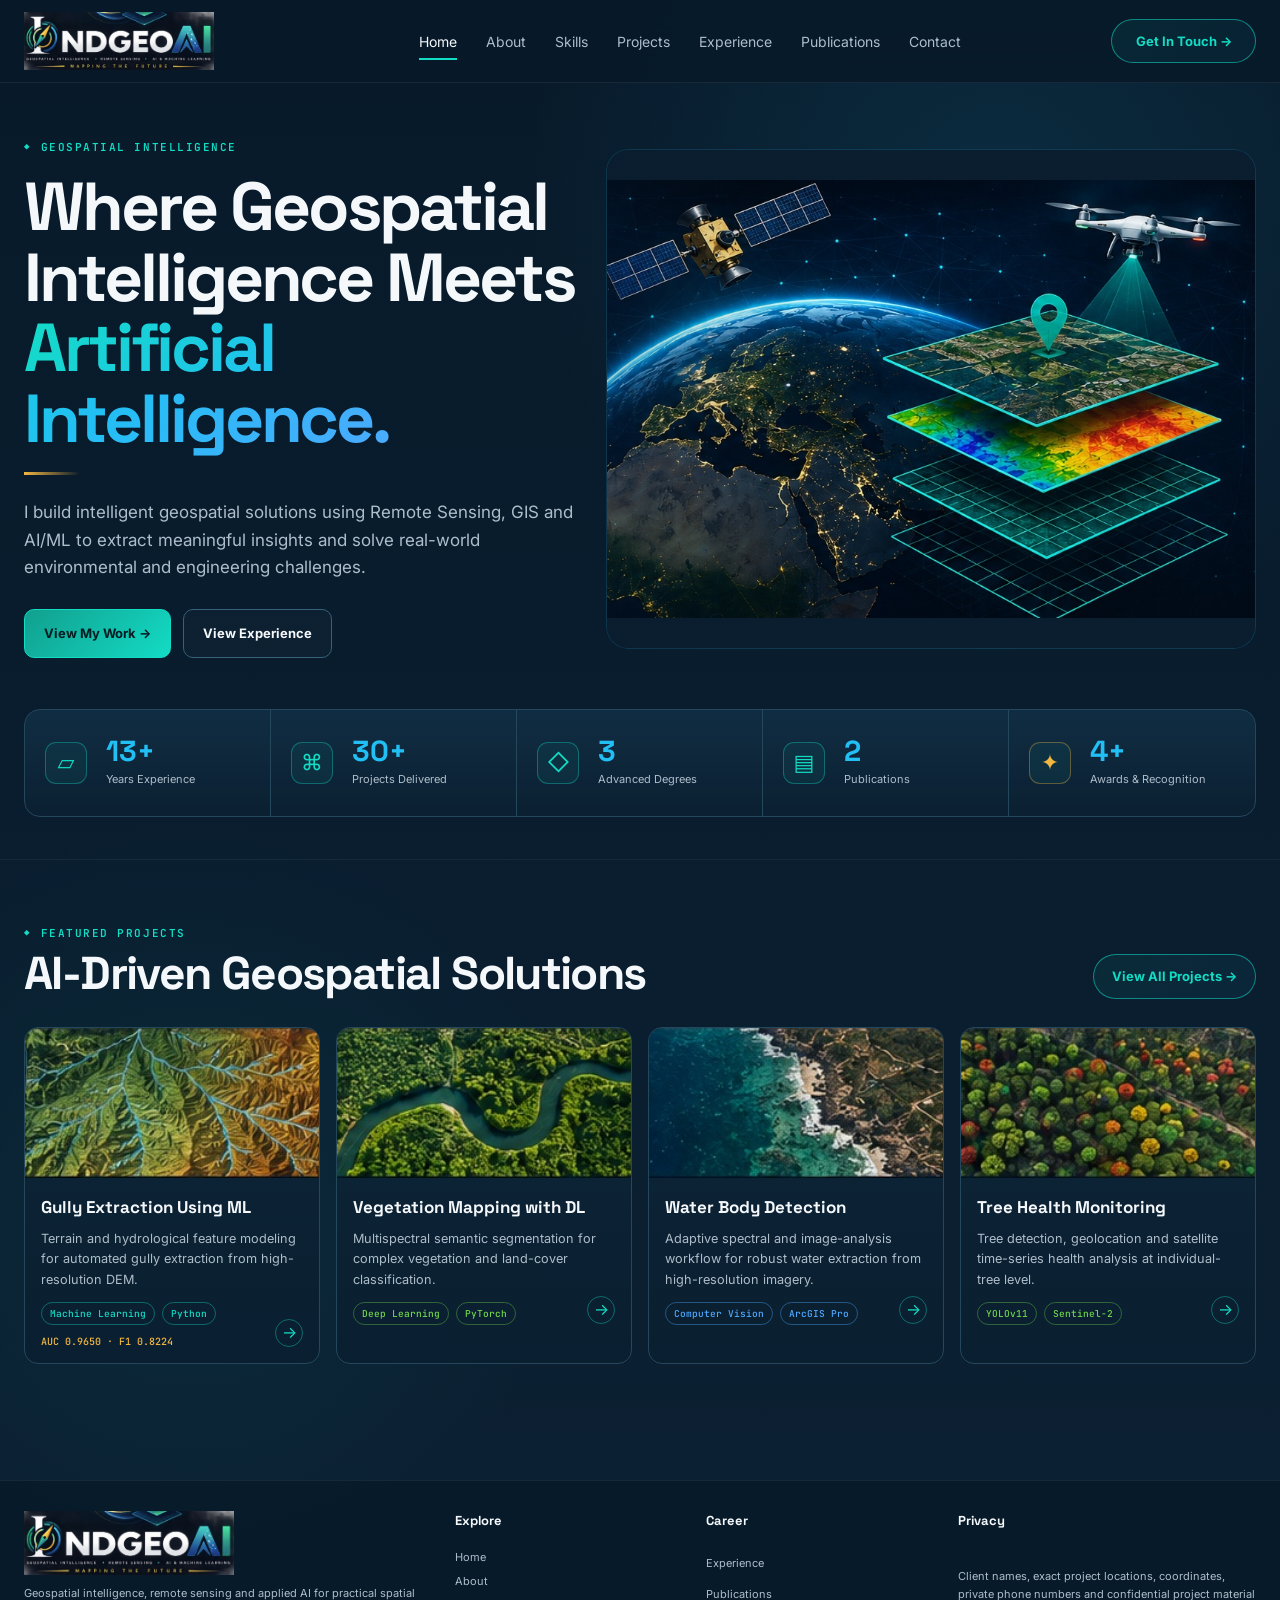
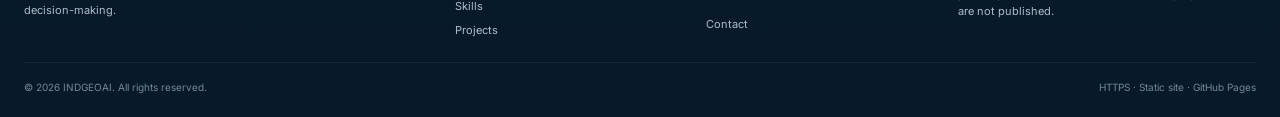
==== index.html @ 60b257ca "Add files via upload" ====
<!doctype html><html lang="en"><head>
<meta charset="utf-8"><meta name="viewport" content="width=device-width,initial-scale=1">
<meta name="description" content="INDGEOAI — Geospatial AI, Remote Sensing and GIS portfolio.">
<title>Home | INDGEOAI</title>
<link rel="icon" type="image/png" href="assets/favicon.png">
<link rel="preconnect" href="https://fonts.googleapis.com"><link rel="preconnect" href="https://fonts.gstatic.com" crossorigin>
<link href="https://fonts.googleapis.com/css2?family=Inter:wght@400;500;600;700&family=JetBrains+Mono:wght@400;500;600&family=Space+Grotesk:wght@500;600;700&display=swap" rel="stylesheet">
<link rel="stylesheet" href="indgeoai-v5.css?v=8">
</head><body><div class="bg-grid"></div><header class="site-header"><div class="container nav">
<a href="index.html"><img class="logo-img" src="assets/logo.png" alt="INDGEOAI logo"></a>
<button class="menu-btn" aria-label="Open navigation">Menu</button>
<nav class="nav-links"><a href="index.html" class="active">Home</a><a href="about.html" class="">About</a><a href="skills.html" class="">Skills</a><a href="projects.html" class="">Projects</a><a href="experience.html" class="">Experience</a><a href="publications.html" class="">Publications</a><a href="contact.html" class="">Contact</a></nav>
<div class="nav-actions"><a class="header-cta" href="contact.html">Get In Touch →</a></div>
</div></header><main>
<section class="container home-hero reveal">
<div class="hero-copy"><div class="kicker">Geospatial Intelligence</div><h1>Where Geospatial Intelligence Meets <span class="gradient-text">Artificial Intelligence.</span></h1>
<div class="accent-line"></div>
<p>I build intelligent geospatial solutions using Remote Sensing, GIS and AI/ML to extract meaningful insights and solve real-world environmental and engineering challenges.</p>
<div class="hero-actions"><a class="btn btn-primary" href="projects.html">View My Work →</a><a class="btn btn-outline" href="experience.html">View Experience</a></div></div>
<div class="geo-stage"><img class="hero-image" src="assets/hero-geoai-v2.jpg" alt="Synthetic GeoAI globe, satellite, drone and map layers"></div>
</section>
<section class="container metric-bar reveal">
<div class="metric-item"><div class="metric-icon">▱</div><div><strong>13+</strong><span>Years Experience</span></div></div>
<div class="metric-item"><div class="metric-icon">⌘</div><div><strong>30+</strong><span>Projects Delivered</span></div></div>
<div class="metric-item"><div class="metric-icon">◇</div><div><strong>3</strong><span>Advanced Degrees</span></div></div>
<div class="metric-item"><div class="metric-icon">▤</div><div><strong>2</strong><span>Publications</span></div></div>
<div class="metric-item"><div class="metric-icon" style="color:var(--gold);border-color:rgba(242,183,65,.35)">✦</div><div><strong>4+</strong><span>Awards & Recognition</span></div></div>
</section>
<section class="section section-border"><div class="container">
<div class="section-head"><div class="left"><div class="kicker">Featured Projects</div><h2 class="section-title">AI-Driven Geospatial Solutions</h2></div><a class="header-cta" href="projects.html">View All Projects →</a></div>
<div class="project-grid"><article class="project-card reveal" data-cat="Terrain">
<div class="project-art"><img src="assets/project-terrain.jpg" alt="Generic synthetic geospatial project visual" loading="lazy"></div><div class="project-body"><h3>Gully Extraction Using ML</h3><p>Terrain and hydrological feature modeling for automated gully extraction from high-resolution DEM.</p><div class="pills"><span class="pill ">Machine Learning</span><span class="pill ">Python</span></div><div style="margin-top:10px;font:500 10px var(--mono);color:var(--gold)">AUC 0.9650 · F1 0.8224</div><a class="card-arrow" href="project-details.html#terrain-gully" aria-label="View project details">→</a></div></article><article class="project-card reveal" data-cat="Vegetation">
<div class="project-art"><img src="assets/project-vegetation.jpg" alt="Generic synthetic geospatial project visual" loading="lazy"></div><div class="project-body"><h3>Vegetation Mapping with DL</h3><p>Multispectral semantic segmentation for complex vegetation and land-cover classification.</p><div class="pills"><span class="pill green">Deep Learning</span><span class="pill green">PyTorch</span></div><a class="card-arrow" href="project-details.html#vegetation-drone" aria-label="View project details">→</a></div></article><article class="project-card reveal" data-cat="Water">
<div class="project-art"><img src="assets/project-water.jpg" alt="Generic synthetic geospatial project visual" loading="lazy"></div><div class="project-body"><h3>Water Body Detection</h3><p>Adaptive spectral and image-analysis workflow for robust water extraction from high-resolution imagery.</p><div class="pills"><span class="pill blue">Computer Vision</span><span class="pill blue">ArcGIS Pro</span></div><a class="card-arrow" href="project-details.html#vegetation-health" aria-label="View project details">→</a></div></article><article class="project-card reveal" data-cat="Computer Vision">
<div class="project-art"><img src="assets/project-tree.jpg" alt="Generic synthetic geospatial project visual" loading="lazy"></div><div class="project-body"><h3>Tree Health Monitoring</h3><p>Tree detection, geolocation and satellite time-series health analysis at individual-tree level.</p><div class="pills"><span class="pill green">YOLOv11</span><span class="pill green">Sentinel-2</span></div><a class="card-arrow" href="project-details.html#ocr-automation" aria-label="View project details">→</a></div></article></div>
</div></section>
</main><footer class="footer"><div class="container">
<div class="footer-grid">
<div><img src="assets/logo.png" class="footer-logo" alt="INDGEOAI"><p style="margin-top:10px">Geospatial intelligence, remote sensing and applied AI for practical spatial decision-making.</p></div>
<div class="footer-col"><h4>Explore</h4><a href="index.html">Home</a><a href="about.html">About</a><a href="skills.html">Skills</a><a href="projects.html">Projects</a></div>
<div class="footer-col"><h4>Career</h4><a href="experience.html">Experience</a><a href="publications.html">Publications</a><a href="contact.html">Contact</a></div>
<div class="footer-col"><h4>Privacy</h4><p>Client names, exact project locations, coordinates, private phone numbers and confidential project material are not published.</p></div>
</div>
<div class="footer-bottom"><span>© 2026 INDGEOAI. All rights reserved.</span><span>HTTPS · Static site · GitHub Pages</span></div>
</div></footer><script src="indgeoai-v5.js?v=8"></script></body></html>
---- indgeoai-v5.css ----
:root{
  --bg:#081a2a;
  --bg2:#0c2133;
  --bg3:#10283c;
  --panel:#0e2639;
  --panel2:#122f45;
  --panel3:#17384f;
  --line:#25475c;
  --line2:#35617a;
  --text:#f5f8fb;
  --muted:#aebdca;
  --dim:#748898;
  --teal:#13dcc5;
  --cyan:#22bff4;
  --blue:#4da9ff;
  --green:#70d548;
  --gold:#f2b741;
  --danger:#ff796c;
  --display:"Space Grotesk",Inter,system-ui,sans-serif;
  --body:Inter,system-ui,-apple-system,BlinkMacSystemFont,"Segoe UI",sans-serif;
  --mono:"JetBrains Mono",ui-monospace,SFMono-Regular,Consolas,monospace;
  --max:1320px;
}
*{box-sizing:border-box;margin:0;padding:0}
html{scroll-behavior:smooth}
body{
  min-height:100vh;color:var(--text);font-family:var(--body);line-height:1.6;
  background:
    radial-gradient(circle at 78% 11%,rgba(34,191,244,.10),transparent 26%),
    radial-gradient(circle at 15% 70%,rgba(19,220,197,.06),transparent 24%),
    linear-gradient(180deg,var(--bg) 0%,#091d2e 46%,var(--bg2) 100%);
  -webkit-font-smoothing:antialiased;
}
a{text-decoration:none;color:inherit}
img{display:block;max-width:100%}
button,input,textarea{font:inherit}
button{cursor:pointer}
::selection{background:rgba(19,220,197,.25)}
.container{width:min(var(--max),calc(100% - 48px));margin-inline:auto}
.bg-grid{
  position:fixed;inset:0;pointer-events:none;z-index:-2;opacity:.24;
  background-image:linear-gradient(rgba(255,255,255,.025) 1px,transparent 1px),linear-gradient(90deg,rgba(255,255,255,.025) 1px,transparent 1px);
  background-size:68px 68px;
  mask-image:radial-gradient(ellipse 82% 62% at 58% 8%,black 30%,transparent 82%);
}

/* Header */
.site-header{
  position:sticky;top:0;z-index:100;background:rgba(8,26,42,.90);backdrop-filter:blur(18px);
  border-bottom:1px solid rgba(255,255,255,.065);
}
.nav{height:82px;display:grid;grid-template-columns:290px 1fr 190px;align-items:center;gap:22px}
.logo-img{height:58px;width:auto;max-width:280px;object-fit:contain}
.nav-links{display:flex;align-items:center;justify-content:center;gap:29px;color:var(--muted);font-size:14px}
.nav-links a{position:relative;padding:29px 0 27px;white-space:nowrap;transition:.2s}
.nav-links a:hover,.nav-links a.active{color:var(--text)}
.nav-links a:after{content:"";position:absolute;height:2px;left:0;right:100%;bottom:20px;background:var(--teal);transition:.2s}
.nav-links a:hover:after,.nav-links a.active:after{right:0}
.nav-actions{display:flex;justify-content:flex-end;align-items:center;gap:12px}
.header-cta{
  min-width:145px;display:inline-flex;justify-content:center;align-items:center;gap:9px;
  border:1px solid rgba(19,220,197,.55);border-radius:999px;padding:11px 18px;color:var(--teal);
  background:linear-gradient(135deg,rgba(19,220,197,.07),rgba(34,191,244,.05));font-weight:700;font-size:13px
}
.header-cta:hover{background:rgba(19,220,197,.12)}
.menu-btn{display:none;border:1px solid var(--line);background:var(--panel);color:var(--text);border-radius:10px;padding:9px 12px}

/* Typography */
.kicker{display:flex;align-items:center;gap:10px;color:var(--teal);font:600 11px var(--mono);letter-spacing:.14em;text-transform:uppercase}
.kicker:before{content:"◆";font-size:9px}
h1,h2,h3,h4{font-family:var(--display)}
.gradient-text{background:linear-gradient(135deg,var(--teal),var(--cyan) 52%,var(--blue));-webkit-background-clip:text;background-clip:text;color:transparent}
.section-title{font-size:clamp(30px,3.6vw,48px);letter-spacing:-.035em;line-height:1.08}
.section-copy{max-width:650px;color:var(--muted);font-size:14.5px}
.accent-line{height:3px;width:56px;background:linear-gradient(90deg,var(--gold),transparent);margin:18px 0 24px}

/* Buttons */
.btn{display:inline-flex;align-items:center;justify-content:center;gap:9px;border-radius:10px;padding:13px 19px;font-weight:700;font-size:13px;transition:.2s}
.btn-primary{background:linear-gradient(135deg,#119f8e,var(--teal));color:#061c23;border:1px solid var(--teal)}
.btn-outline{border:1px solid var(--line2);color:var(--text);background:rgba(255,255,255,.018)}
.btn:hover{transform:translateY(-2px)}

/* Hero scene */
.home-hero{padding:48px 0 26px;min-height:610px;display:grid;grid-template-columns:.92fr 1.08fr;gap:28px;align-items:center}
.hero-copy h1{font-size:clamp(44px,5.3vw,72px);line-height:1.04;letter-spacing:-.045em;margin-top:18px}
.hero-copy p{font-size:17px;color:var(--muted);max-width:640px;margin-top:22px}
.hero-actions{display:flex;gap:12px;flex-wrap:wrap;margin-top:28px}
.geo-stage{position:relative;height:500px;min-width:0}
.geo-stage svg{position:absolute;inset:0;width:100%;height:100%}
.globe-glow{filter:drop-shadow(0 0 30px rgba(34,191,244,.18))}
.scene-label{
  position:absolute;right:24px;bottom:28px;padding:12px 14px;border-radius:12px;border:1px solid rgba(255,255,255,.08);
  background:rgba(8,27,43,.72);backdrop-filter:blur(8px);font:500 10px var(--mono);color:var(--muted);letter-spacing:.04em
}

/* Metric bar */
.metric-bar{display:grid;grid-template-columns:repeat(5,1fr);border:1px solid var(--line);border-radius:16px;background:linear-gradient(180deg,rgba(18,47,69,.9),rgba(11,33,51,.85));overflow:hidden;margin:16px auto 42px}
.metric-item{min-height:106px;display:grid;grid-template-columns:48px 1fr;gap:13px;align-items:center;padding:20px;border-right:1px solid var(--line)}
.metric-item:last-child{border-right:none}
.metric-icon{width:42px;height:42px;border:1px solid rgba(19,220,197,.35);border-radius:11px;display:grid;place-items:center;color:var(--teal);font-size:22px;background:rgba(19,220,197,.05)}
.metric-item strong{font:700 29px var(--display);color:var(--cyan);display:block;line-height:1}
.metric-item span{color:var(--muted);font-size:11px}

/* Section shared */
.section{padding:66px 0}
.section-border{border-top:1px solid rgba(255,255,255,.055)}
.section-head{display:flex;align-items:end;justify-content:space-between;gap:30px;margin-bottom:28px}
.section-head .left{display:grid;gap:9px}

/* Visual project cards */
.project-grid{display:grid;grid-template-columns:repeat(4,1fr);gap:16px}
.project-card{border:1px solid var(--line);background:linear-gradient(180deg,var(--panel),rgba(10,31,48,.96));border-radius:14px;overflow:hidden;transition:.22s;min-width:0}
.project-card:hover{transform:translateY(-4px);border-color:var(--line2);box-shadow:0 18px 45px rgba(0,0,0,.16)}
.project-art{height:150px;position:relative;overflow:hidden;background:#12324a}
.project-art svg{width:100%;height:100%}
.project-body{padding:16px}
.project-card h3{font-size:17px;margin:0 0 8px}
.project-card p{font-size:12.7px;color:var(--muted);min-height:60px}
.pills{display:flex;gap:7px;flex-wrap:wrap;margin-top:12px}
.pill{font:500 9.5px var(--mono);border:1px solid rgba(19,220,197,.38);border-radius:999px;padding:4px 8px;color:var(--teal)}
.pill.green{border-color:rgba(112,213,72,.38);color:var(--green)}
.pill.blue{border-color:rgba(77,169,255,.4);color:var(--blue)}
.card-arrow{width:28px;height:28px;border:1px solid rgba(19,220,197,.4);border-radius:50%;display:grid;place-items:center;color:var(--teal);margin-left:auto;margin-top:-29px}

/* Page hero */
.page-hero{padding:54px 0 36px;display:grid;grid-template-columns:.88fr 1.12fr;gap:32px;align-items:center}
.page-hero h1{font-size:clamp(42px,5vw,64px);line-height:1.04;letter-spacing:-.045em;margin-top:13px}
.page-hero p{color:var(--muted);font-size:15px;margin-top:15px;max-width:620px}
.page-scene{height:260px;position:relative}
.page-scene svg{width:100%;height:100%}

/* Filters */
.filters{display:flex;gap:10px;flex-wrap:wrap;margin:6px 0 24px}
.filter-btn{border:1px solid var(--line);background:rgba(255,255,255,.018);color:var(--muted);padding:9px 14px;border-radius:8px;font-size:11px;transition:.2s}
.filter-btn:hover{border-color:var(--line2);color:var(--text)}
.filter-btn.active{background:linear-gradient(135deg,#118f82,#13bda9);border-color:var(--teal);color:#061c23;font-weight:700}
.project-card.hidden{display:none}

/* Experience dashboard */
.career-wrap{border:1px solid var(--line);border-radius:16px;padding:18px 20px;background:rgba(13,38,57,.88)}
.career-track{display:grid;grid-template-columns:repeat(5,1fr);gap:0;position:relative;padding-bottom:30px}
.career-track:after{content:"";position:absolute;left:20px;right:20px;bottom:9px;height:2px;background:linear-gradient(90deg,var(--teal),var(--cyan),var(--blue),var(--gold))}
.career-step{padding:8px 20px;border-right:1px solid var(--line);position:relative;min-height:138px}
.career-step:last-child{border-right:none}
.career-step:after{content:"";position:absolute;width:13px;height:13px;border-radius:50%;background:var(--bg);border:3px solid var(--cyan);bottom:-27px;left:50%;transform:translateX(-50%);box-shadow:0 0 0 4px rgba(34,191,244,.08)}
.career-year{font:500 10px var(--mono);color:var(--cyan);margin-bottom:6px}
.career-step h3{font-size:15px;margin-bottom:6px}
.career-step p{font-size:11.3px;color:var(--muted)}
.dashboard-grid{display:grid;grid-template-columns:1fr 1.05fr 1.05fr .78fr;gap:14px;margin-top:14px}
.dash-card{border:1px solid var(--line);border-radius:14px;background:var(--panel);padding:18px;min-width:0}
.dash-title{font:600 11px var(--mono);letter-spacing:.08em;text-transform:uppercase;color:var(--teal);margin-bottom:14px}
.dash-list{display:grid;gap:12px}
.dash-row{display:grid;grid-template-columns:34px 1fr;gap:10px;align-items:start}
.dash-icon{width:32px;height:32px;border:1px solid rgba(19,220,197,.3);border-radius:8px;display:grid;place-items:center;color:var(--teal)}
.dash-row b{font-size:12.5px;display:block}
.dash-row span{font-size:11px;color:var(--muted)}
.skill-mini{display:grid;grid-template-columns:1fr 1fr;gap:8px}
.skill-mini div{padding:10px;border:1px solid var(--line);border-radius:9px;color:var(--muted);font-size:11px;background:rgba(255,255,255,.015)}
.education-item{display:grid;grid-template-columns:36px 1fr;gap:10px;margin-bottom:14px}
.education-item b{font-size:12px}
.education-item span{display:block;color:var(--muted);font-size:10.5px}
.glance{display:grid;gap:13px}
.glance-item{display:grid;grid-template-columns:34px 1fr;gap:10px;align-items:center}
.glance-item strong{display:block;color:var(--cyan);font:700 23px var(--display);line-height:1}
.glance-item span{font-size:10.5px;color:var(--muted)}
.bottom-dashboard{display:grid;grid-template-columns:1fr 1fr 1.2fr;gap:14px;margin-top:14px}
.bullet-list{padding-left:16px;color:var(--muted);font-size:11.5px}
.bullet-list li{margin-bottom:7px}

/* About / skills */
.about-grid{display:grid;grid-template-columns:1.15fr .85fr;gap:18px}
.story-card,.focus-card{border:1px solid var(--line);border-radius:14px;background:var(--panel);padding:22px}
.story-card p,.focus-card p{color:var(--muted);font-size:13px}
.focus-grid{display:grid;grid-template-columns:1fr 1fr;gap:10px;margin-top:15px}
.focus-item{padding:13px;border:1px solid var(--line);border-radius:10px;background:rgba(255,255,255,.015)}
.focus-item b{display:block;font-size:12px;margin-bottom:4px}
.focus-item span{font-size:10.5px;color:var(--muted)}
.skills-grid{display:grid;grid-template-columns:repeat(3,1fr);gap:14px}
.skill-card{border:1px solid var(--line);border-radius:14px;background:var(--panel);padding:19px}
.skill-card h3{font-size:16px;margin-bottom:12px}
.skill-tags{display:flex;flex-wrap:wrap;gap:7px}
.skill-tag{font-size:10.5px;color:var(--muted);border:1px solid var(--line);border-radius:999px;padding:6px 9px;background:rgba(255,255,255,.015)}

/* Publications */
.pub-layout{display:grid;grid-template-columns:1.2fr .8fr;gap:16px}
.pub-card{border:1px solid var(--line);background:var(--panel);border-radius:14px;padding:20px}
.pub-item{padding:16px 0;border-bottom:1px solid var(--line)}
.pub-item:last-child{border-bottom:none}
.pub-item small{color:var(--teal);font:500 10px var(--mono)}
.pub-item h3{font-size:16px;margin:6px 0}
.pub-item p{font-size:11.5px;color:var(--muted)}
.award-grid{display:grid;gap:10px}
.award{display:grid;grid-template-columns:40px 1fr;gap:11px;padding:13px;border:1px solid var(--line);border-radius:10px;background:rgba(255,255,255,.015)}
.award .icon{width:38px;height:38px;border-radius:10px;border:1px solid rgba(242,183,65,.36);display:grid;place-items:center;color:var(--gold)}
.award b{font-size:12px;display:block}
.award span{font-size:10.5px;color:var(--muted)}

/* Contact */
.contact-grid{display:grid;grid-template-columns:1fr 1.15fr;gap:34px}
.contact-side{display:grid;gap:14px}
.contact-cards{display:grid;grid-template-columns:1fr 1fr;gap:12px}
.contact-card{border:1px solid var(--line);border-radius:14px;background:var(--panel);padding:18px}
.contact-card .big-icon{width:46px;height:46px;border-radius:50%;border:1px solid rgba(19,220,197,.4);display:grid;place-items:center;color:var(--teal);font-size:20px;margin-bottom:12px}
.contact-card h3{font-size:15px}.contact-card p{font-size:11.5px;color:var(--muted);margin:5px 0 12px}
.contact-card a{font:500 10.5px var(--mono);color:var(--teal)}
.project-inquiry{display:flex;justify-content:space-between;gap:15px;align-items:center;border:1px solid var(--line);border-radius:14px;background:var(--panel);padding:18px}
.project-inquiry p{font-size:11.5px;color:var(--muted)}
.form-card{border-left:1px solid var(--line);padding-left:34px}
.form-card h2{color:var(--cyan);font-size:20px;margin-bottom:10px}
.contact-form{display:grid;grid-template-columns:1fr 1fr;gap:10px;background:var(--panel);border:1px solid var(--line);padding:16px;border-radius:14px}
.contact-form input,.contact-form textarea{
  border:1px solid var(--line);border-radius:7px;background:#0b2335;color:var(--text);padding:12px;outline:none;font-size:11px
}
.contact-form input:focus,.contact-form textarea:focus{border-color:var(--teal)}
.contact-form textarea{grid-column:1/-1;min-height:112px;resize:vertical}
.contact-form button{grid-column:1/-1}
.services{display:grid;grid-template-columns:repeat(4,1fr);gap:12px;margin-top:18px}
.service-card{border:1px solid var(--line);border-radius:12px;background:var(--panel);padding:16px}
.service-card b{display:block;font-size:12.5px;margin:8px 0 5px}
.service-card p{font-size:10.5px;color:var(--muted)}

/* Footer */
.footer{margin-top:50px;border-top:1px solid rgba(255,255,255,.06);background:rgba(6,22,35,.55);padding:30px 0 22px}
.footer-grid{display:grid;grid-template-columns:1.35fr .75fr .75fr 1fr;gap:28px}
.footer-logo{height:64px;width:auto;max-width:290px;object-fit:contain}
.footer p,.footer a{font-size:11px;color:var(--muted)}
.footer h4{font-size:13px;margin-bottom:10px}
.footer-col{display:grid;gap:7px}
.footer-bottom{display:flex;justify-content:space-between;gap:16px;color:var(--dim);font-size:10px;border-top:1px solid rgba(255,255,255,.05);padding-top:16px;margin-top:22px}

/* Animation */
.reveal{opacity:0;transform:translateY(10px);transition:.45s ease}
.reveal.in{opacity:1;transform:none}

/* Responsive */
@media(max-width:1180px){
  .nav{grid-template-columns:240px 1fr 160px}.logo-img{height:50px}.nav-links{gap:18px;font-size:13px}
  .project-grid{grid-template-columns:repeat(3,1fr)}
  .dashboard-grid{grid-template-columns:1fr 1fr}.bottom-dashboard{grid-template-columns:1fr 1fr}
}
@media(max-width:920px){
  .nav{grid-template-columns:1fr auto}.menu-btn{display:block}.nav-actions{display:none}
  .nav-links{display:none;position:absolute;left:24px;right:24px;top:76px;flex-direction:column;align-items:stretch;padding:14px;border:1px solid var(--line);border-radius:12px;background:var(--panel);box-shadow:0 18px 40px rgba(0,0,0,.28)}
  .nav-links.open{display:flex}.nav-links a{padding:9px 11px}.nav-links a:after{display:none}
  .home-hero,.page-hero,.about-grid,.contact-grid,.pub-layout{grid-template-columns:1fr}
  .geo-stage{height:400px}.page-scene{height:220px}
  .metric-bar{grid-template-columns:repeat(3,1fr)}.metric-item:nth-child(3){border-right:none}
  .project-grid{grid-template-columns:repeat(2,1fr)}
  .career-track{grid-template-columns:1fr}.career-track:after{display:none}.career-step{border-right:none;border-bottom:1px solid var(--line);min-height:auto}.career-step:after{display:none}
  .form-card{border-left:none;padding-left:0}.services{grid-template-columns:repeat(2,1fr)}
  .footer-grid{grid-template-columns:1fr 1fr}
}
@media(max-width:640px){
  .container{width:calc(100% - 26px)}
  .home-hero{padding-top:34px}.hero-copy h1{font-size:44px}.geo-stage{height:340px}
  .metric-bar,.project-grid,.dashboard-grid,.bottom-dashboard,.skills-grid,.contact-cards,.services,.footer-grid{grid-template-columns:1fr}
  .metric-item{border-right:none;border-bottom:1px solid var(--line)}
  .section-head{align-items:flex-start;flex-direction:column}
  .focus-grid{grid-template-columns:1fr}
  .contact-form{grid-template-columns:1fr}.contact-form textarea,.contact-form button{grid-column:1}
  .footer-bottom{flex-direction:column}
}


/* ===== V6 synthetic geospatial imagery ===== */
.project-art img{
  width:100%;
  height:100%;
  display:block;
  object-fit:cover;
  object-position:center;
  transition:transform .35s ease, filter .35s ease;
}
.project-card:hover .project-art img{
  transform:scale(1.035);
  filter:saturate(1.06) contrast(1.03);
}
.hero-image{
  position:absolute;
  inset:0;
  width:100%;
  height:100%;
  object-fit:cover;
  object-position:center;
  border-radius:22px;
  border:1px solid rgba(34,191,244,.18);
  box-shadow:0 22px 65px rgba(0,0,0,.18);
}
.geo-stage:after{
  content:"";
  position:absolute;
  inset:0;
  border-radius:22px;
  background:linear-gradient(90deg,rgba(8,26,42,.18),transparent 38%,rgba(8,26,42,.06));
  pointer-events:none;
}
.page-hero-image{
  width:100%;
  height:100%;
  object-fit:cover;
  object-position:center;
  border-radius:20px;
  border:1px solid rgba(34,191,244,.16);
  box-shadow:0 18px 50px rgba(0,0,0,.16);
}
.page-scene{overflow:hidden;border-radius:20px}


/* ===== V7 hero-fit correction ===== */
.hero-image,
.page-hero-image{
  object-fit:contain !important;
  object-position:center center !important;
  background:#0a1e30;
}
.geo-stage{
  display:flex;
  align-items:center;
  justify-content:center;
  overflow:hidden;
  border-radius:22px;
}
.hero-image{
  inset:0;
  padding:0;
}
.page-scene{
  background:#0a1e30;
}

/* V8 clickable project-detail interactions */
.card-arrow{text-decoration:none;transition:transform .18s ease,background .18s ease,border-color .18s ease}
.card-arrow:hover,.card-arrow:focus-visible{transform:translateX(3px);background:rgba(19,220,197,.10);border-color:var(--teal);outline:none}
.detail-projects{display:grid;gap:18px}
.detail-project{scroll-margin-top:105px;border:1px solid var(--line);background:linear-gradient(180deg,var(--panel),rgba(10,31,48,.96));border-radius:16px;padding:24px}
.detail-project-head{display:flex;justify-content:space-between;gap:24px;align-items:flex-start}
.detail-project h2{font-size:26px;margin:8px 0 9px}
.detail-project p{color:var(--muted);max-width:760px;font-size:13px}
.detail-bullets{margin:18px 0 16px;padding-left:19px;color:var(--muted);font-size:13px}
.detail-bullets li{margin-bottom:8px}
.back-link{white-space:nowrap;color:var(--teal);font:500 11px var(--mono);border:1px solid var(--line);border-radius:999px;padding:7px 10px}
.back-link:hover{border-color:var(--teal);background:rgba(19,220,197,.06)}
@media(max-width:640px){.detail-project-head{flex-direction:column}.back-link{align-self:flex-start}}


/* ===== Hero image fit update =====
   Overrides the earlier V7 contain rule so page hero artwork fills its panel.
*/
.page-scene {
  width: 100%;
  height: 360px;
  overflow: hidden;
  border-radius: 22px;
  border: 1px solid rgba(52, 211, 199, 0.20);
  background: #0a1e30;
}

.page-hero-image {
  width: 100%;
  height: 100%;
  display: block;
  object-fit: cover !important;
  object-position: center 45% !important;
  border-radius: 22px;
}

@media (max-width: 768px) {
  .page-scene {
    height: 260px;
  }

  .page-hero-image {
    object-position: center !important;
  }
}
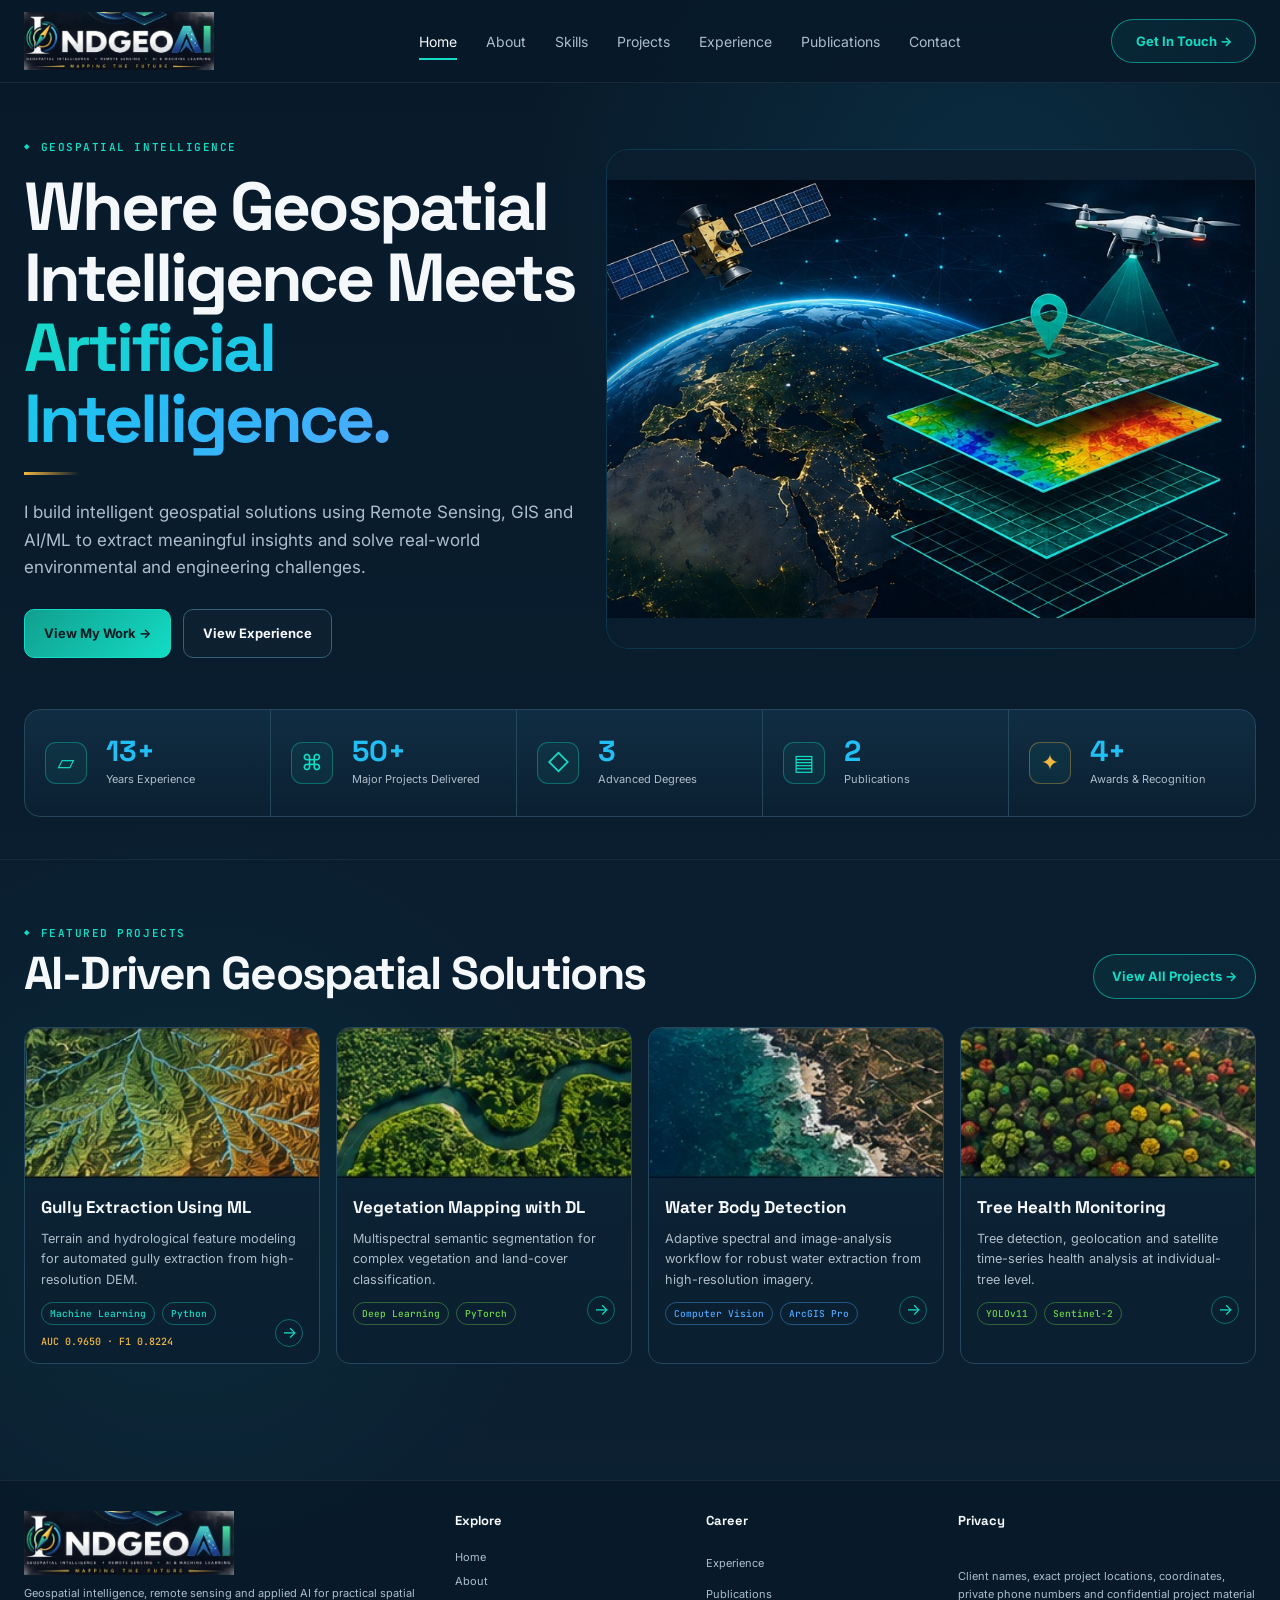
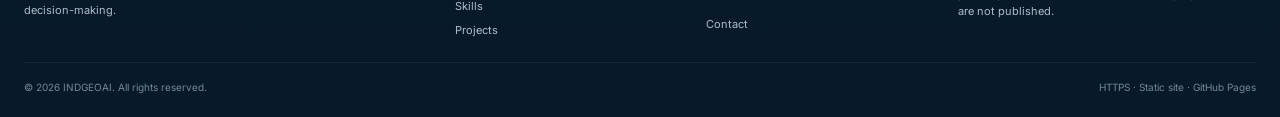
==== commit 011e2d52: "Update project metrics in index.html" ====
--- a/index.html
+++ b/index.html
@@ -21,7 +21,7 @@
 </section>
 <section class="container metric-bar reveal">
 <div class="metric-item"><div class="metric-icon">▱</div><div><strong>13+</strong><span>Years Experience</span></div></div>
-<div class="metric-item"><div class="metric-icon">⌘</div><div><strong>30+</strong><span>Projects Delivered</span></div></div>
+<div class="metric-item"><div class="metric-icon">⌘</div><div><strong>50+</strong><span>Major Projects Delivered</span></div></div>
 <div class="metric-item"><div class="metric-icon">◇</div><div><strong>3</strong><span>Advanced Degrees</span></div></div>
 <div class="metric-item"><div class="metric-icon">▤</div><div><strong>2</strong><span>Publications</span></div></div>
 <div class="metric-item"><div class="metric-icon" style="color:var(--gold);border-color:rgba(242,183,65,.35)">✦</div><div><strong>4+</strong><span>Awards & Recognition</span></div></div>
@@ -42,4 +42,4 @@
 <div class="footer-col"><h4>Privacy</h4><p>Client names, exact project locations, coordinates, private phone numbers and confidential project material are not published.</p></div>
 </div>
 <div class="footer-bottom"><span>© 2026 INDGEOAI. All rights reserved.</span><span>HTTPS · Static site · GitHub Pages</span></div>
-</div></footer><script src="indgeoai-v5.js?v=8"></script></body></html>+</div></footer><script src="indgeoai-v5.js?v=8"></script></body></html>
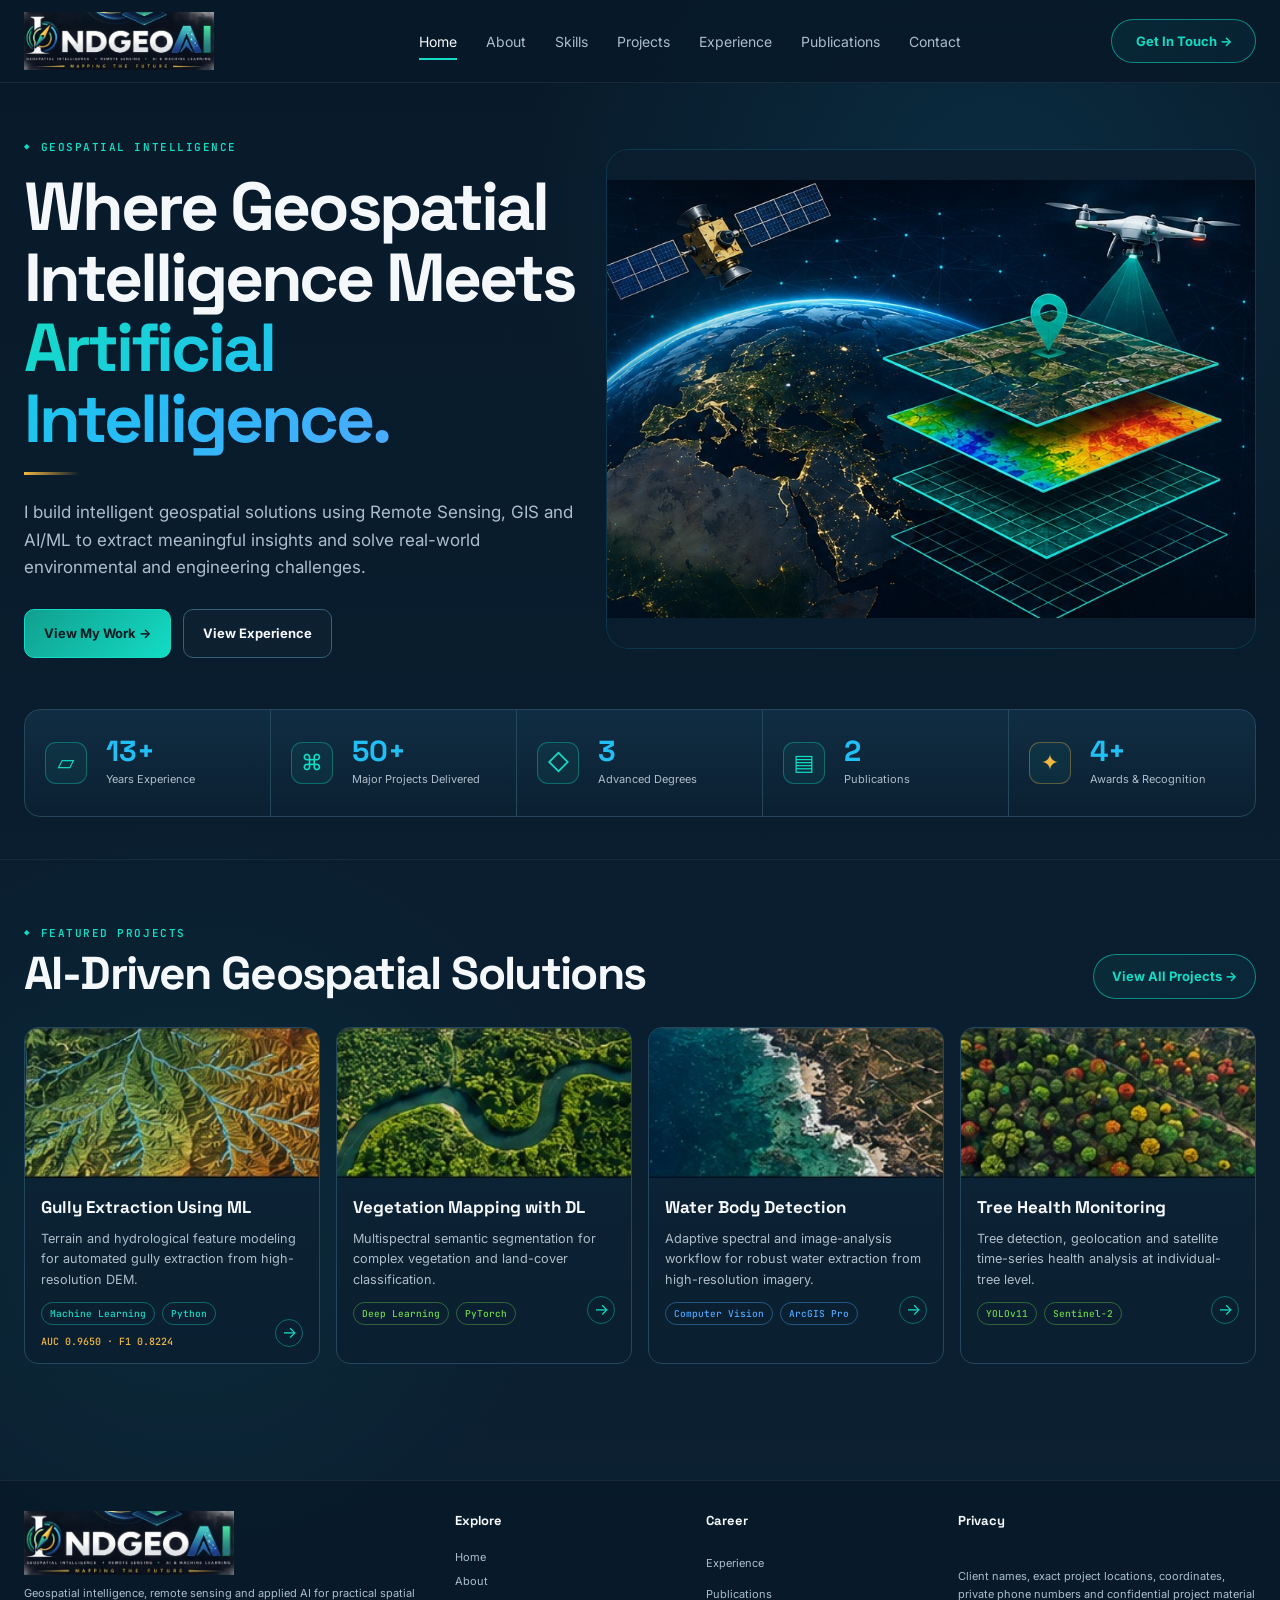
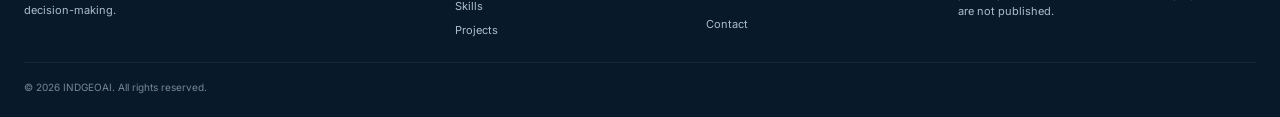
==== commit 0068f7be: "Refactor footer structure in index.html" ====
--- a/index.html
+++ b/index.html
@@ -41,5 +41,7 @@
 <div class="footer-col"><h4>Career</h4><a href="experience.html">Experience</a><a href="publications.html">Publications</a><a href="contact.html">Contact</a></div>
 <div class="footer-col"><h4>Privacy</h4><p>Client names, exact project locations, coordinates, private phone numbers and confidential project material are not published.</p></div>
 </div>
-<div class="footer-bottom"><span>© 2026 INDGEOAI. All rights reserved.</span><span>HTTPS · Static site · GitHub Pages</span></div>
+<div class="footer-bottom">
+  <span>© 2026 INDGEOAI. All rights reserved.</span>
+</div>
 </div></footer><script src="indgeoai-v5.js?v=8"></script></body></html>
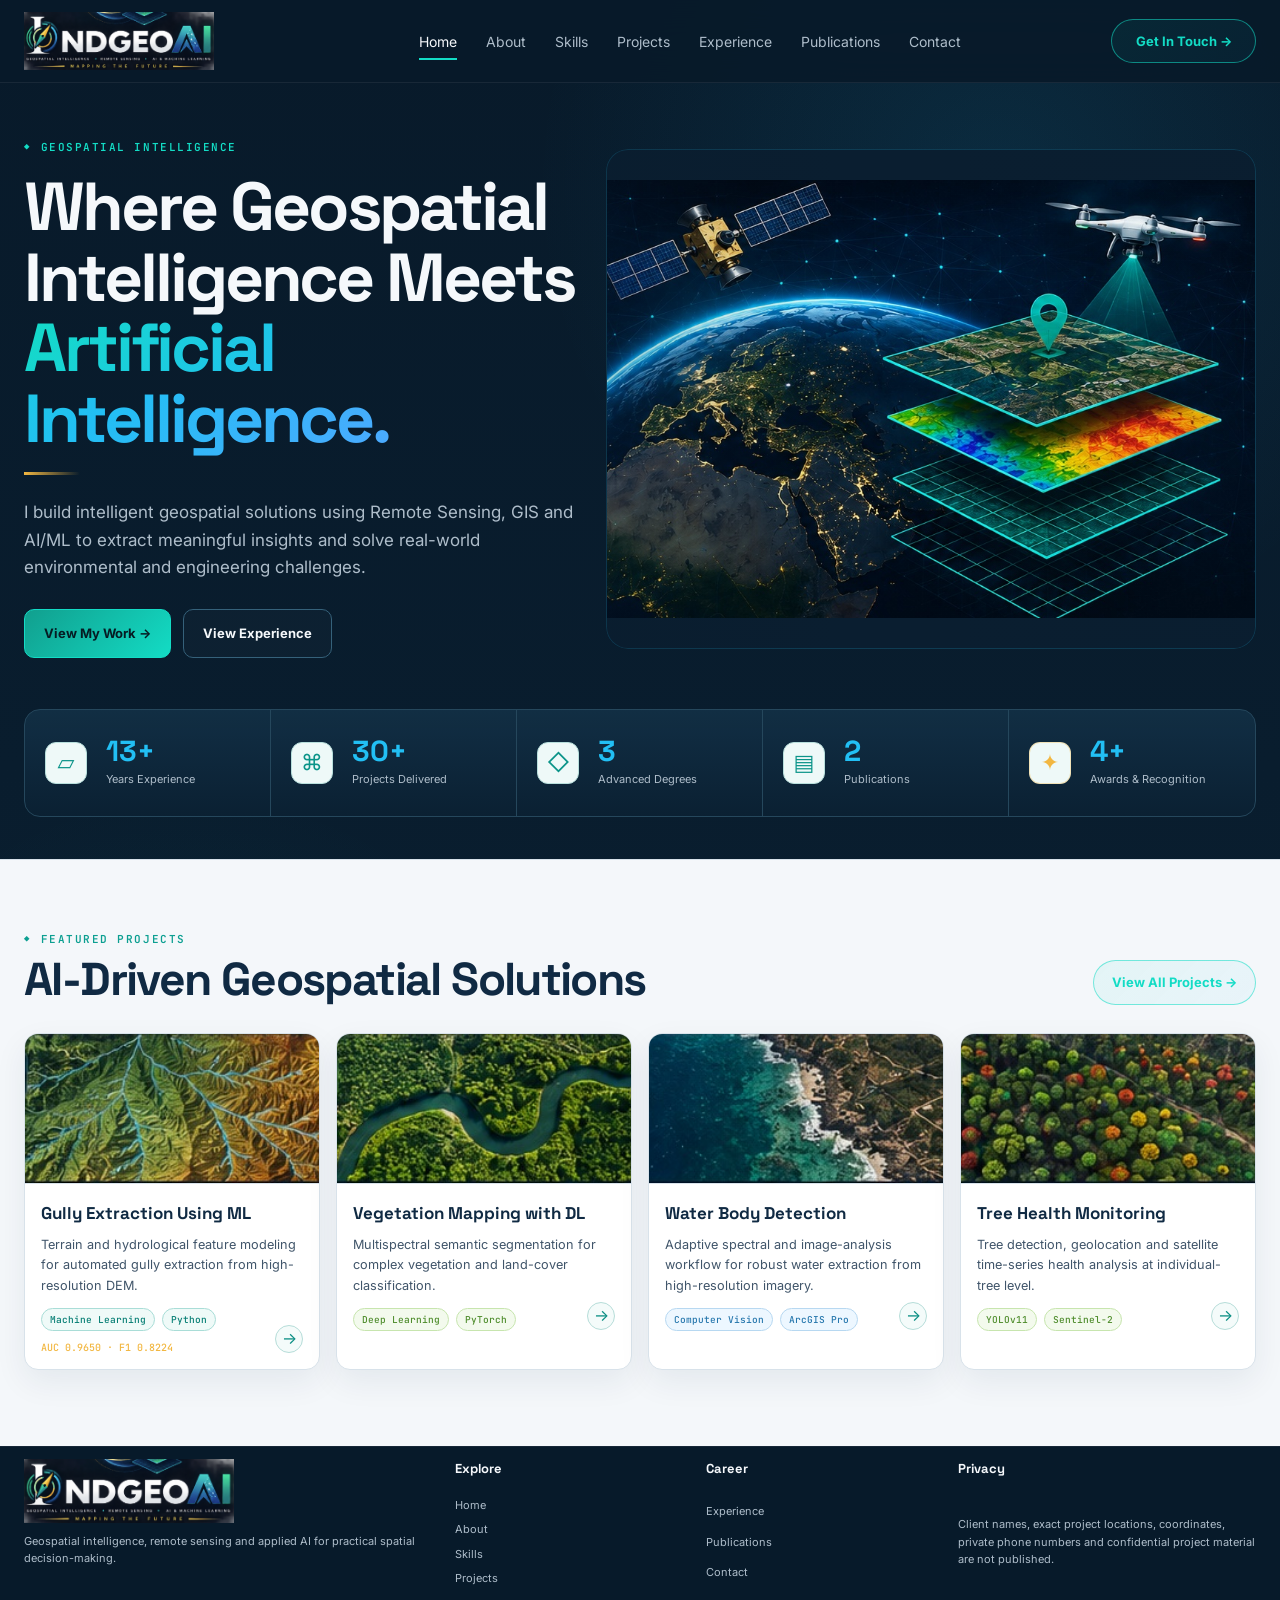
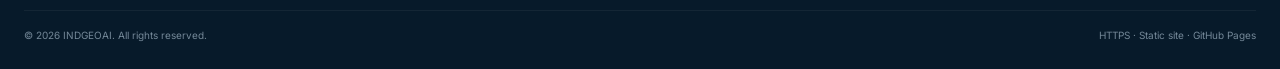
==== commit 5c3dd69e: "Add files via upload" ====
--- a/index.html
+++ b/index.html
@@ -5,7 +5,7 @@
 <link rel="icon" type="image/png" href="assets/favicon.png">
 <link rel="preconnect" href="https://fonts.googleapis.com"><link rel="preconnect" href="https://fonts.gstatic.com" crossorigin>
 <link href="https://fonts.googleapis.com/css2?family=Inter:wght@400;500;600;700&family=JetBrains+Mono:wght@400;500;600&family=Space+Grotesk:wght@500;600;700&display=swap" rel="stylesheet">
-<link rel="stylesheet" href="indgeoai-v5.css?v=8">
+<link rel="stylesheet" href="indgeoai-v5.css?v=9">
 </head><body><div class="bg-grid"></div><header class="site-header"><div class="container nav">
 <a href="index.html"><img class="logo-img" src="assets/logo.png" alt="INDGEOAI logo"></a>
 <button class="menu-btn" aria-label="Open navigation">Menu</button>
@@ -21,7 +21,7 @@
 </section>
 <section class="container metric-bar reveal">
 <div class="metric-item"><div class="metric-icon">▱</div><div><strong>13+</strong><span>Years Experience</span></div></div>
-<div class="metric-item"><div class="metric-icon">⌘</div><div><strong>50+</strong><span>Major Projects Delivered</span></div></div>
+<div class="metric-item"><div class="metric-icon">⌘</div><div><strong>30+</strong><span>Projects Delivered</span></div></div>
 <div class="metric-item"><div class="metric-icon">◇</div><div><strong>3</strong><span>Advanced Degrees</span></div></div>
 <div class="metric-item"><div class="metric-icon">▤</div><div><strong>2</strong><span>Publications</span></div></div>
 <div class="metric-item"><div class="metric-icon" style="color:var(--gold);border-color:rgba(242,183,65,.35)">✦</div><div><strong>4+</strong><span>Awards & Recognition</span></div></div>
@@ -41,7 +41,5 @@
 <div class="footer-col"><h4>Career</h4><a href="experience.html">Experience</a><a href="publications.html">Publications</a><a href="contact.html">Contact</a></div>
 <div class="footer-col"><h4>Privacy</h4><p>Client names, exact project locations, coordinates, private phone numbers and confidential project material are not published.</p></div>
 </div>
-<div class="footer-bottom">
-  <span>© 2026 INDGEOAI. All rights reserved.</span>
-</div>
-</div></footer><script src="indgeoai-v5.js?v=8"></script></body></html>
+<div class="footer-bottom"><span>© 2026 INDGEOAI. All rights reserved.</span><span>HTTPS · Static site · GitHub Pages</span></div>
+</div></footer><script src="indgeoai-v5.js?v=9"></script></body></html>
--- a/indgeoai-v5.css
+++ b/indgeoai-v5.css
@@ -221,7 +221,7 @@
 .service-card p{font-size:10.5px;color:var(--muted)}
 
 /* Footer */
-.footer{margin-top:50px;border-top:1px solid rgba(255,255,255,.06);background:rgba(6,22,35,.55);padding:30px 0 22px}
+
 .footer-grid{display:grid;grid-template-columns:1.35fr .75fr .75fr 1fr;gap:28px}
 .footer-logo{height:64px;width:auto;max-width:290px;object-fit:contain}
 .footer p,.footer a{font-size:11px;color:var(--muted)}
@@ -374,3 +374,332 @@
     object-position: center !important;
   }
 }
+
+
+/* =========================================================
+   V9 HYBRID PROFESSIONAL THEME
+   Dark branded header/hero/footer + light consulting content
+   ========================================================= */
+
+:root{
+  --light-bg:#f4f7fa;
+  --light-bg-2:#eef3f7;
+  --light-card:#ffffff;
+  --light-border:#d8e2ea;
+  --light-border-strong:#c7d5df;
+  --light-heading:#102a43;
+  --light-text:#40556a;
+  --light-muted:#667b8f;
+  --light-shadow:0 12px 32px rgba(16,42,67,.07);
+}
+
+/* Keep the branded hero/header areas dark. */
+.site-header,
+.home-hero,
+.page-hero{
+  color:var(--text);
+}
+
+/* Main content sections become clean, consulting-style light surfaces. */
+main > .section,
+main > section.section{
+  background:var(--light-bg);
+  color:var(--light-heading);
+}
+
+main > .section.section-border,
+main > section.section.section-border{
+  border-top:1px solid var(--light-border);
+}
+
+/* A subtle alternating light section can be used without becoming stark white. */
+main > .section:nth-of-type(even){
+  background:var(--light-bg-2);
+}
+
+/* General text treatment inside light content sections. */
+main > .section h1,
+main > .section h2,
+main > .section h3,
+main > .section h4,
+main > .section b,
+main > .section strong{
+  color:var(--light-heading);
+}
+
+main > .section p,
+main > .section li,
+main > .section span:not(.pill):not(.skill-tag):not(.filter-btn),
+main > .section .section-copy{
+  color:var(--light-text);
+}
+
+main > .section .kicker,
+main > .section .dash-title{
+  color:#0c9f91;
+}
+
+/* Preserve branded accent/metric colors where they are intentional. */
+main > .section .gradient-text{
+  background:linear-gradient(135deg,#0cae9c,#149bc9 52%,#347fd9);
+  -webkit-background-clip:text;
+  background-clip:text;
+  color:transparent;
+}
+
+/* Shared light card system */
+.project-card,
+.detail-project,
+.dash-card,
+.story-card,
+.focus-card,
+.skill-card,
+.pub-card,
+.contact-card,
+.project-inquiry,
+.service-card,
+.career-wrap{
+  background:var(--light-card) !important;
+  border-color:var(--light-border) !important;
+  box-shadow:var(--light-shadow);
+  color:var(--light-heading);
+}
+
+.project-card:hover,
+.detail-project:hover,
+.dash-card:hover,
+.skill-card:hover,
+.contact-card:hover,
+.service-card:hover{
+  border-color:var(--light-border-strong) !important;
+  box-shadow:0 16px 38px rgba(16,42,67,.10);
+}
+
+/* Project cards */
+.project-body h3,
+.detail-project h2{
+  color:var(--light-heading);
+}
+
+.project-card p,
+.detail-project p,
+.detail-bullets,
+.detail-bullets li{
+  color:var(--light-text) !important;
+}
+
+.project-art{
+  border-bottom:1px solid var(--light-border);
+}
+
+/* Keep tags colorful on the light background. */
+.pill{
+  background:#effaf8;
+  border-color:#a9ddd7;
+  color:#087f75;
+}
+.pill.green{
+  background:#f3faed;
+  border-color:#c7e5ae;
+  color:#4f8d2d;
+}
+.pill.blue{
+  background:#edf7ff;
+  border-color:#b7d8f1;
+  color:#2677ad;
+}
+
+.card-arrow,
+.back-link{
+  background:#f4fbfa;
+  border-color:#b6ddd9;
+  color:#088d82;
+}
+
+/* Filters on Projects page */
+.filters{
+  margin-top:4px;
+}
+
+.filter-btn{
+  background:#ffffff;
+  color:#53697d;
+  border-color:var(--light-border);
+  box-shadow:0 2px 8px rgba(16,42,67,.03);
+}
+
+.filter-btn:hover{
+  color:var(--light-heading);
+  border-color:#9eb5c6;
+}
+
+.filter-btn.active{
+  color:#ffffff;
+  border-color:#0da998;
+  background:linear-gradient(135deg,#0b988a,#12b7a5);
+}
+
+/* Experience / dashboard components */
+.career-step{
+  border-right-color:var(--light-border);
+}
+
+.career-track:after{
+  background:linear-gradient(90deg,#12b6a5,#179ecb,#397fd0,#e7aa32);
+}
+
+.career-year{
+  color:#0e948a;
+}
+
+.career-step p,
+.dash-row span,
+.education-item span,
+.glance-item span,
+.bullet-list{
+  color:var(--light-text) !important;
+}
+
+.dash-icon,
+.metric-icon{
+  background:#eef9f8;
+  border-color:#b8dfdc;
+  color:#0b9489;
+}
+
+.skill-mini div,
+.focus-item{
+  background:#f7fafc;
+  border-color:var(--light-border);
+  color:var(--light-text);
+}
+
+/* Skills page */
+.skill-tag{
+  background:#f6f9fb;
+  border-color:var(--light-border);
+  color:#40556a;
+}
+
+/* Publications */
+.pub-item{
+  border-bottom-color:var(--light-border);
+}
+
+.pub-item small{
+  color:#0b9187;
+}
+
+.award{
+  background:#fbfcfd;
+  border-color:var(--light-border);
+}
+
+.award .icon{
+  background:#fff9e9;
+  border-color:#e9d39a;
+  color:#c78d16;
+}
+
+/* Contact page */
+.form-card{
+  border-left-color:var(--light-border);
+}
+
+.form-card h2{
+  color:#0a8f88;
+}
+
+.contact-form{
+  background:#ffffff;
+  border-color:var(--light-border);
+  box-shadow:var(--light-shadow);
+}
+
+.contact-form input,
+.contact-form textarea{
+  background:#f8fafc;
+  border-color:var(--light-border);
+  color:var(--light-heading);
+}
+
+.contact-form input::placeholder,
+.contact-form textarea::placeholder{
+  color:#8798a8;
+}
+
+.contact-form input:focus,
+.contact-form textarea:focus{
+  border-color:#14b5a5;
+  box-shadow:0 0 0 3px rgba(20,181,165,.10);
+}
+
+/* Section spacing: turn large dark blank bands into intentional light space. */
+main > .section{
+  padding-top:72px;
+  padding-bottom:76px;
+}
+
+/* The metric bar on Home stays dark as a premium transition element. */
+.metric-bar{
+  background:linear-gradient(180deg,rgba(18,47,69,.96),rgba(11,33,51,.95));
+  color:var(--text);
+}
+
+.metric-bar strong{
+  color:var(--cyan);
+}
+
+.metric-bar span{
+  color:var(--muted);
+}
+
+/* Footer remains dark and visually separate. */
+
+
+.footer h4{
+  color:var(--text);
+}
+
+.footer p,
+.footer a{
+  color:var(--muted);
+}
+
+/* Responsive refinements for the hybrid layout */
+@media(max-width:920px){
+  main > .section{
+    padding-top:58px;
+    padding-bottom:62px;
+  }
+}
+
+@media(max-width:640px){
+  main > .section{
+    padding-top:46px;
+    padding-bottom:50px;
+  }
+
+  .project-card,
+  .detail-project,
+  .dash-card,
+  .story-card,
+  .focus-card,
+  .skill-card,
+  .pub-card,
+  .contact-card,
+  .project-inquiry,
+  .service-card,
+  .career-wrap{
+    box-shadow:0 8px 24px rgba(16,42,67,.06);
+  }
+}
+
+
+/* ===== V9 FINAL FOOTER TRANSITION ===== */
+.footer{
+  margin-top:0 !important;
+  padding:12px 0 26px;
+  border-top:1px solid rgba(255,255,255,.06);
+  background:#071a2a !important;
+}
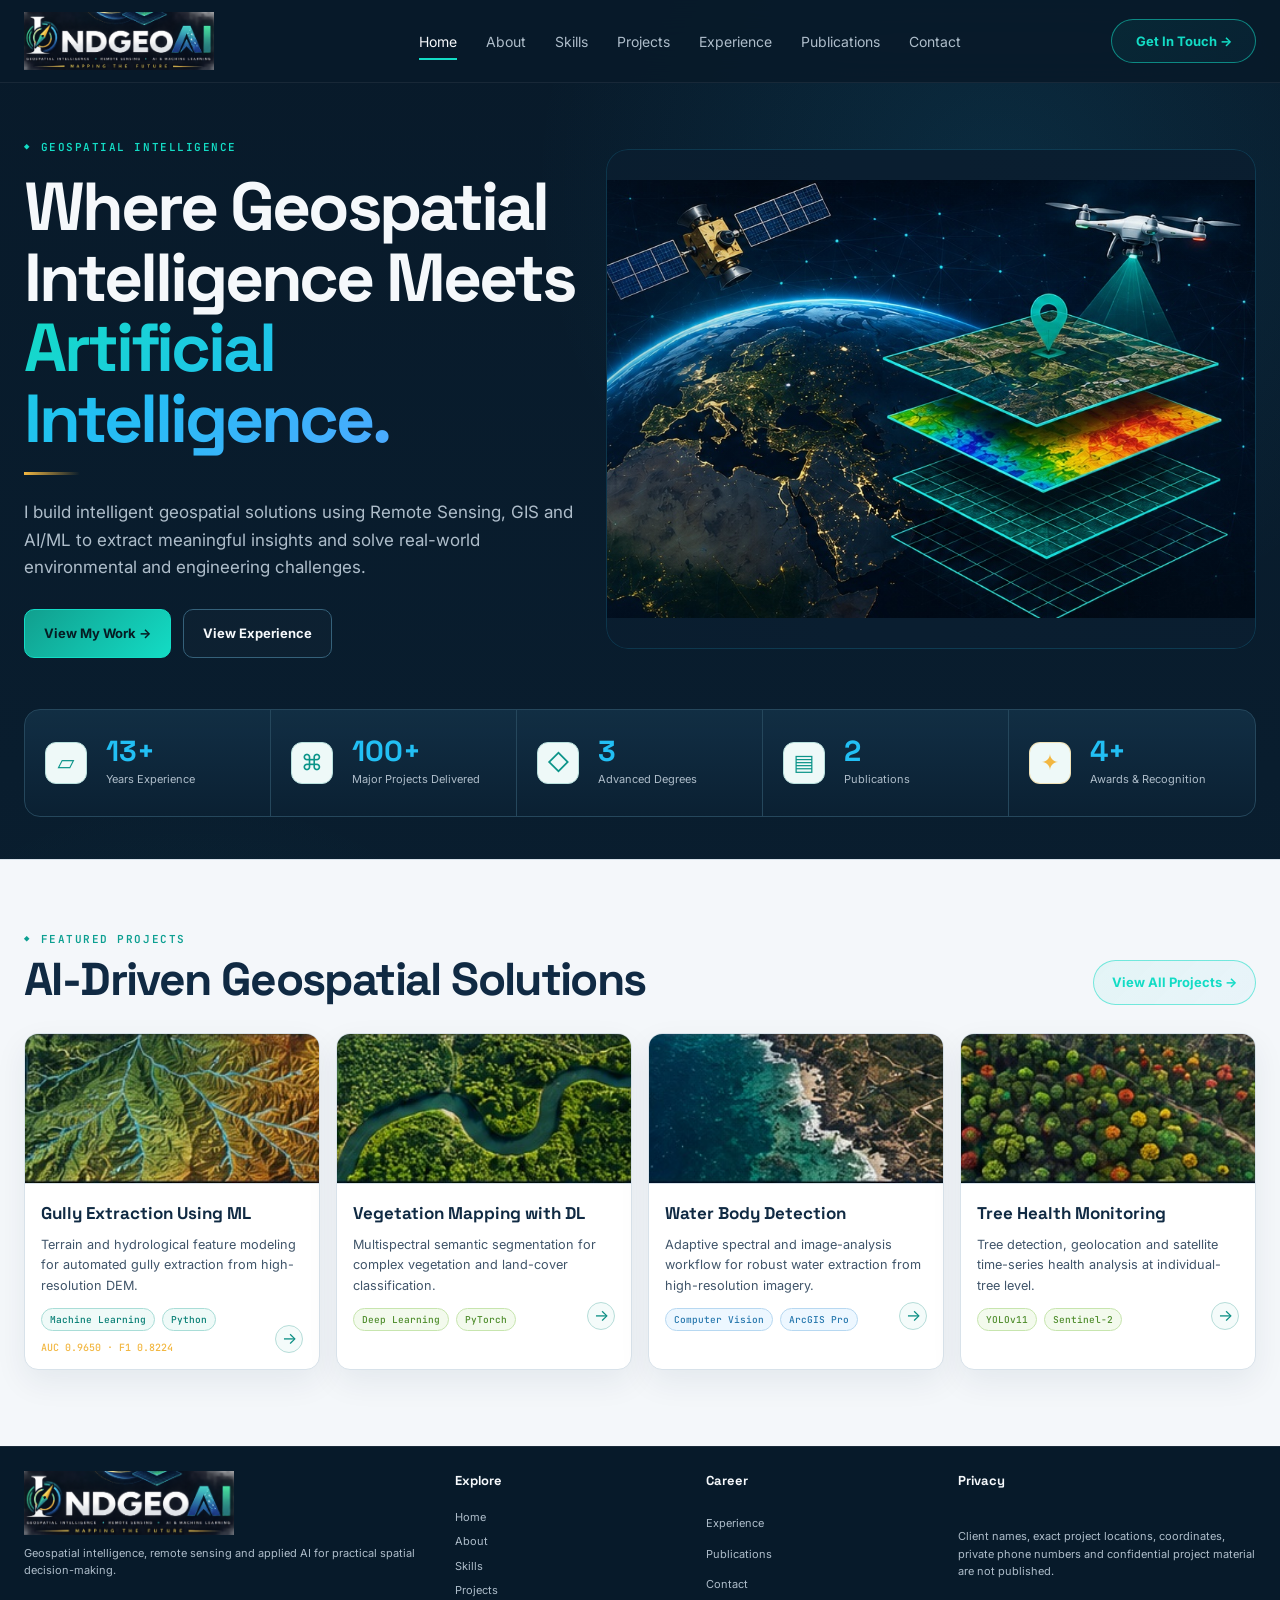
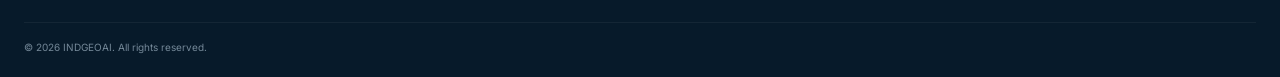
==== commit 4d256029: "Add files via upload" ====
--- a/index.html
+++ b/index.html
@@ -5,7 +5,7 @@
 <link rel="icon" type="image/png" href="assets/favicon.png">
 <link rel="preconnect" href="https://fonts.googleapis.com"><link rel="preconnect" href="https://fonts.gstatic.com" crossorigin>
 <link href="https://fonts.googleapis.com/css2?family=Inter:wght@400;500;600;700&family=JetBrains+Mono:wght@400;500;600&family=Space+Grotesk:wght@500;600;700&display=swap" rel="stylesheet">
-<link rel="stylesheet" href="indgeoai-v5.css?v=9">
+<link rel="stylesheet" href="indgeoai-v5.css?v=10">
 </head><body><div class="bg-grid"></div><header class="site-header"><div class="container nav">
 <a href="index.html"><img class="logo-img" src="assets/logo.png" alt="INDGEOAI logo"></a>
 <button class="menu-btn" aria-label="Open navigation">Menu</button>
@@ -21,7 +21,7 @@
 </section>
 <section class="container metric-bar reveal">
 <div class="metric-item"><div class="metric-icon">▱</div><div><strong>13+</strong><span>Years Experience</span></div></div>
-<div class="metric-item"><div class="metric-icon">⌘</div><div><strong>30+</strong><span>Projects Delivered</span></div></div>
+<div class="metric-item"><div class="metric-icon">⌘</div><div><strong>100+</strong><span>Major Projects Delivered</span></div></div>
 <div class="metric-item"><div class="metric-icon">◇</div><div><strong>3</strong><span>Advanced Degrees</span></div></div>
 <div class="metric-item"><div class="metric-icon">▤</div><div><strong>2</strong><span>Publications</span></div></div>
 <div class="metric-item"><div class="metric-icon" style="color:var(--gold);border-color:rgba(242,183,65,.35)">✦</div><div><strong>4+</strong><span>Awards & Recognition</span></div></div>
@@ -41,5 +41,5 @@
 <div class="footer-col"><h4>Career</h4><a href="experience.html">Experience</a><a href="publications.html">Publications</a><a href="contact.html">Contact</a></div>
 <div class="footer-col"><h4>Privacy</h4><p>Client names, exact project locations, coordinates, private phone numbers and confidential project material are not published.</p></div>
 </div>
-<div class="footer-bottom"><span>© 2026 INDGEOAI. All rights reserved.</span><span>HTTPS · Static site · GitHub Pages</span></div>
-</div></footer><script src="indgeoai-v5.js?v=9"></script></body></html>+<div class="footer-bottom"><span>© 2026 INDGEOAI. All rights reserved.</span></div>
+</div></footer><script src="indgeoai-v5.js?v=10"></script></body></html>
--- a/indgeoai-v5.css
+++ b/indgeoai-v5.css
@@ -221,7 +221,7 @@
 .service-card p{font-size:10.5px;color:var(--muted)}
 
 /* Footer */
-
+.footer{margin-top:0;border-top:1px solid rgba(255,255,255,.06);background:rgba(6,22,35,.55);padding:24px 0 22px}
 .footer-grid{display:grid;grid-template-columns:1.35fr .75fr .75fr 1fr;gap:28px}
 .footer-logo{height:64px;width:auto;max-width:290px;object-fit:contain}
 .footer p,.footer a{font-size:11px;color:var(--muted)}
@@ -655,7 +655,11 @@
 }
 
 /* Footer remains dark and visually separate. */
-
+.footer{
+  background:#071a2a !important;
+  color:var(--text);
+  border-top:1px solid rgba(255,255,255,.07);
+}
 
 .footer h4{
   color:var(--text);
@@ -695,11 +699,8 @@
   }
 }
 
-
-/* ===== V9 FINAL FOOTER TRANSITION ===== */
+/* V10 final footer transition — no empty dark band before footer */
 .footer{
   margin-top:0 !important;
-  padding:12px 0 26px;
-  border-top:1px solid rgba(255,255,255,.06);
-  background:#071a2a !important;
-}
+  padding-top:24px;
+}
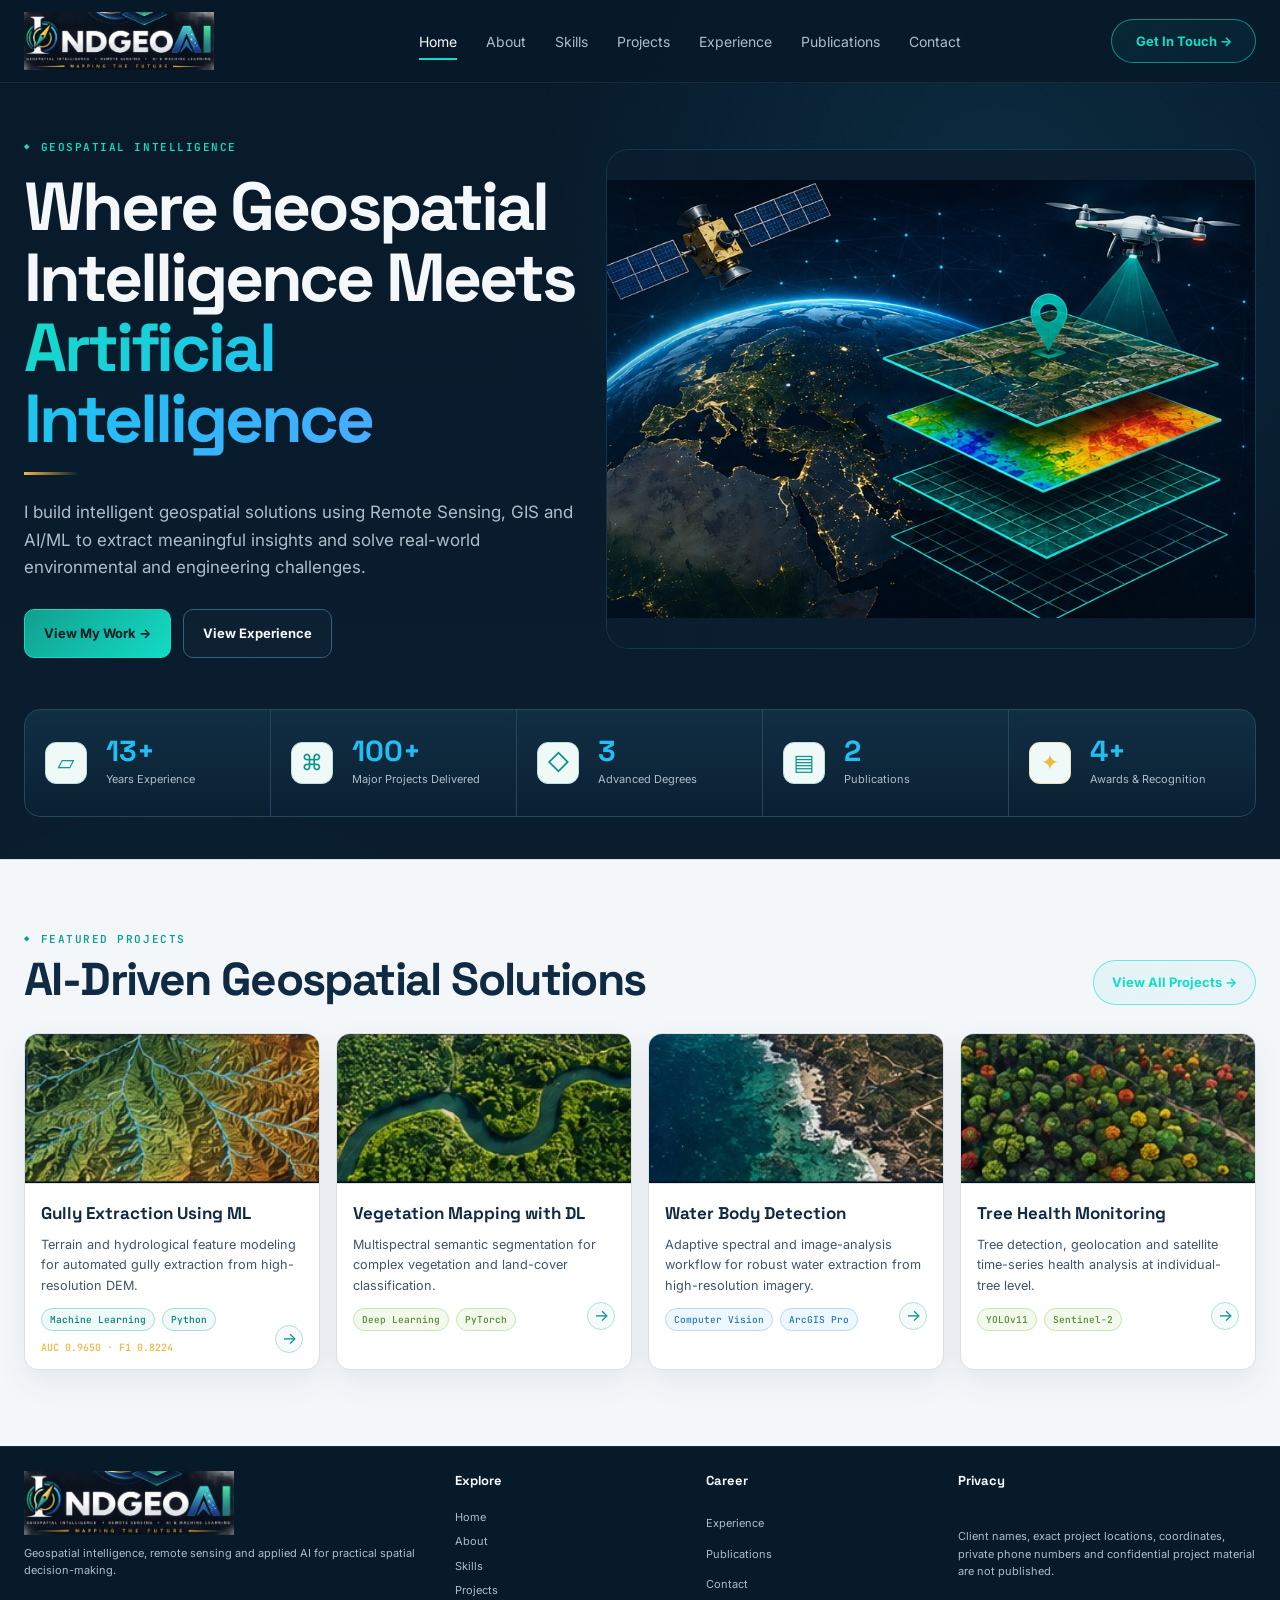
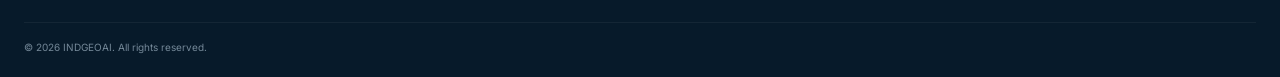
==== commit 4f9ec0c4: "Fix HTML structure in hero section Removed a closing span tag from the hero section header." ====
--- a/index.html
+++ b/index.html
@@ -13,7 +13,7 @@
 <div class="nav-actions"><a class="header-cta" href="contact.html">Get In Touch →</a></div>
 </div></header><main>
 <section class="container home-hero reveal">
-<div class="hero-copy"><div class="kicker">Geospatial Intelligence</div><h1>Where Geospatial Intelligence Meets <span class="gradient-text">Artificial Intelligence.</span></h1>
+<div class="hero-copy"><div class="kicker">Geospatial Intelligence</div><h1>Where Geospatial Intelligence Meets <span class="gradient-text">Artificial Intelligence</span></h1>
 <div class="accent-line"></div>
 <p>I build intelligent geospatial solutions using Remote Sensing, GIS and AI/ML to extract meaningful insights and solve real-world environmental and engineering challenges.</p>
 <div class="hero-actions"><a class="btn btn-primary" href="projects.html">View My Work →</a><a class="btn btn-outline" href="experience.html">View Experience</a></div></div>
@@ -42,4 +42,4 @@
 <div class="footer-col"><h4>Privacy</h4><p>Client names, exact project locations, coordinates, private phone numbers and confidential project material are not published.</p></div>
 </div>
 <div class="footer-bottom"><span>© 2026 INDGEOAI. All rights reserved.</span></div>
-</div></footer><script src="indgeoai-v5.js?v=10"></script></body></html>+</div></footer><script src="indgeoai-v5.js?v=10"></script></body></html>
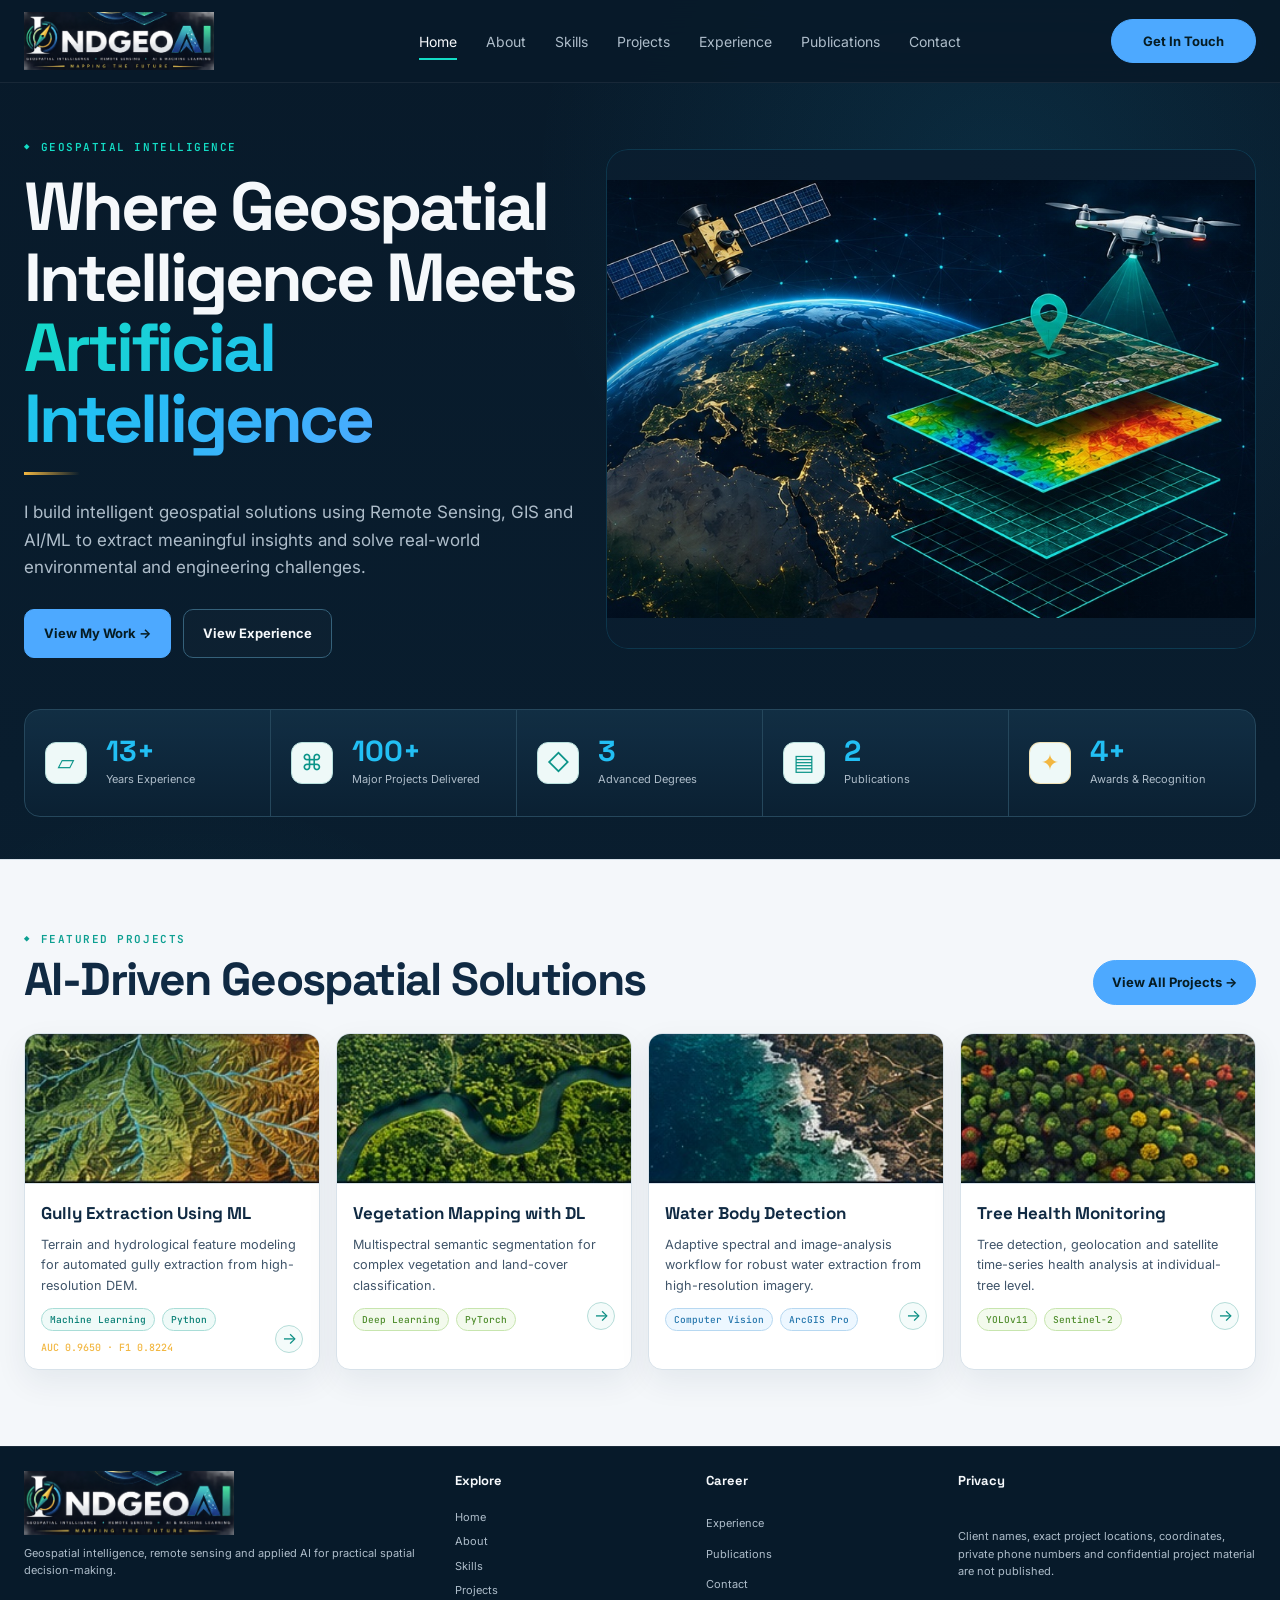
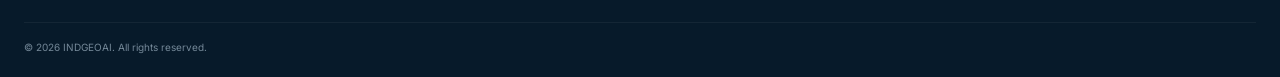
==== commit 29519679: "Update index.html" ====
--- a/index.html
+++ b/index.html
@@ -10,7 +10,7 @@
 <a href="index.html"><img class="logo-img" src="assets/logo.png" alt="INDGEOAI logo"></a>
 <button class="menu-btn" aria-label="Open navigation">Menu</button>
 <nav class="nav-links"><a href="index.html" class="active">Home</a><a href="about.html" class="">About</a><a href="skills.html" class="">Skills</a><a href="projects.html" class="">Projects</a><a href="experience.html" class="">Experience</a><a href="publications.html" class="">Publications</a><a href="contact.html" class="">Contact</a></nav>
-<div class="nav-actions"><a class="header-cta" href="contact.html">Get In Touch →</a></div>
+<div class="nav-actions"><a class="header-cta" href="contact.html">Get In Touch</a></div>
 </div></header><main>
 <section class="container home-hero reveal">
 <div class="hero-copy"><div class="kicker">Geospatial Intelligence</div><h1>Where Geospatial Intelligence Meets <span class="gradient-text">Artificial Intelligence</span></h1>
--- a/indgeoai-v5.css
+++ b/indgeoai-v5.css
@@ -704,3 +704,31 @@
   margin-top:0 !important;
   padding-top:24px;
 }
+/* =========================================================
+   V11 CTA COLOR — match the blue end of "Intelligence"
+   ========================================================= */
+
+.btn-primary{
+  background:var(--blue) !important;
+  border-color:var(--blue) !important;
+  color:#061c23 !important;
+}
+
+.btn-primary:hover{
+  background:var(--cyan) !important;
+  border-color:var(--cyan) !important;
+  color:#061c23 !important;
+}
+
+/* Header Get In Touch pill */
+.header-cta{
+  background:var(--blue) !important;
+  border-color:var(--blue) !important;
+  color:#061c23 !important;
+}
+
+.header-cta:hover{
+  background:var(--cyan) !important;
+  border-color:var(--cyan) !important;
+  color:#061c23 !important;
+}
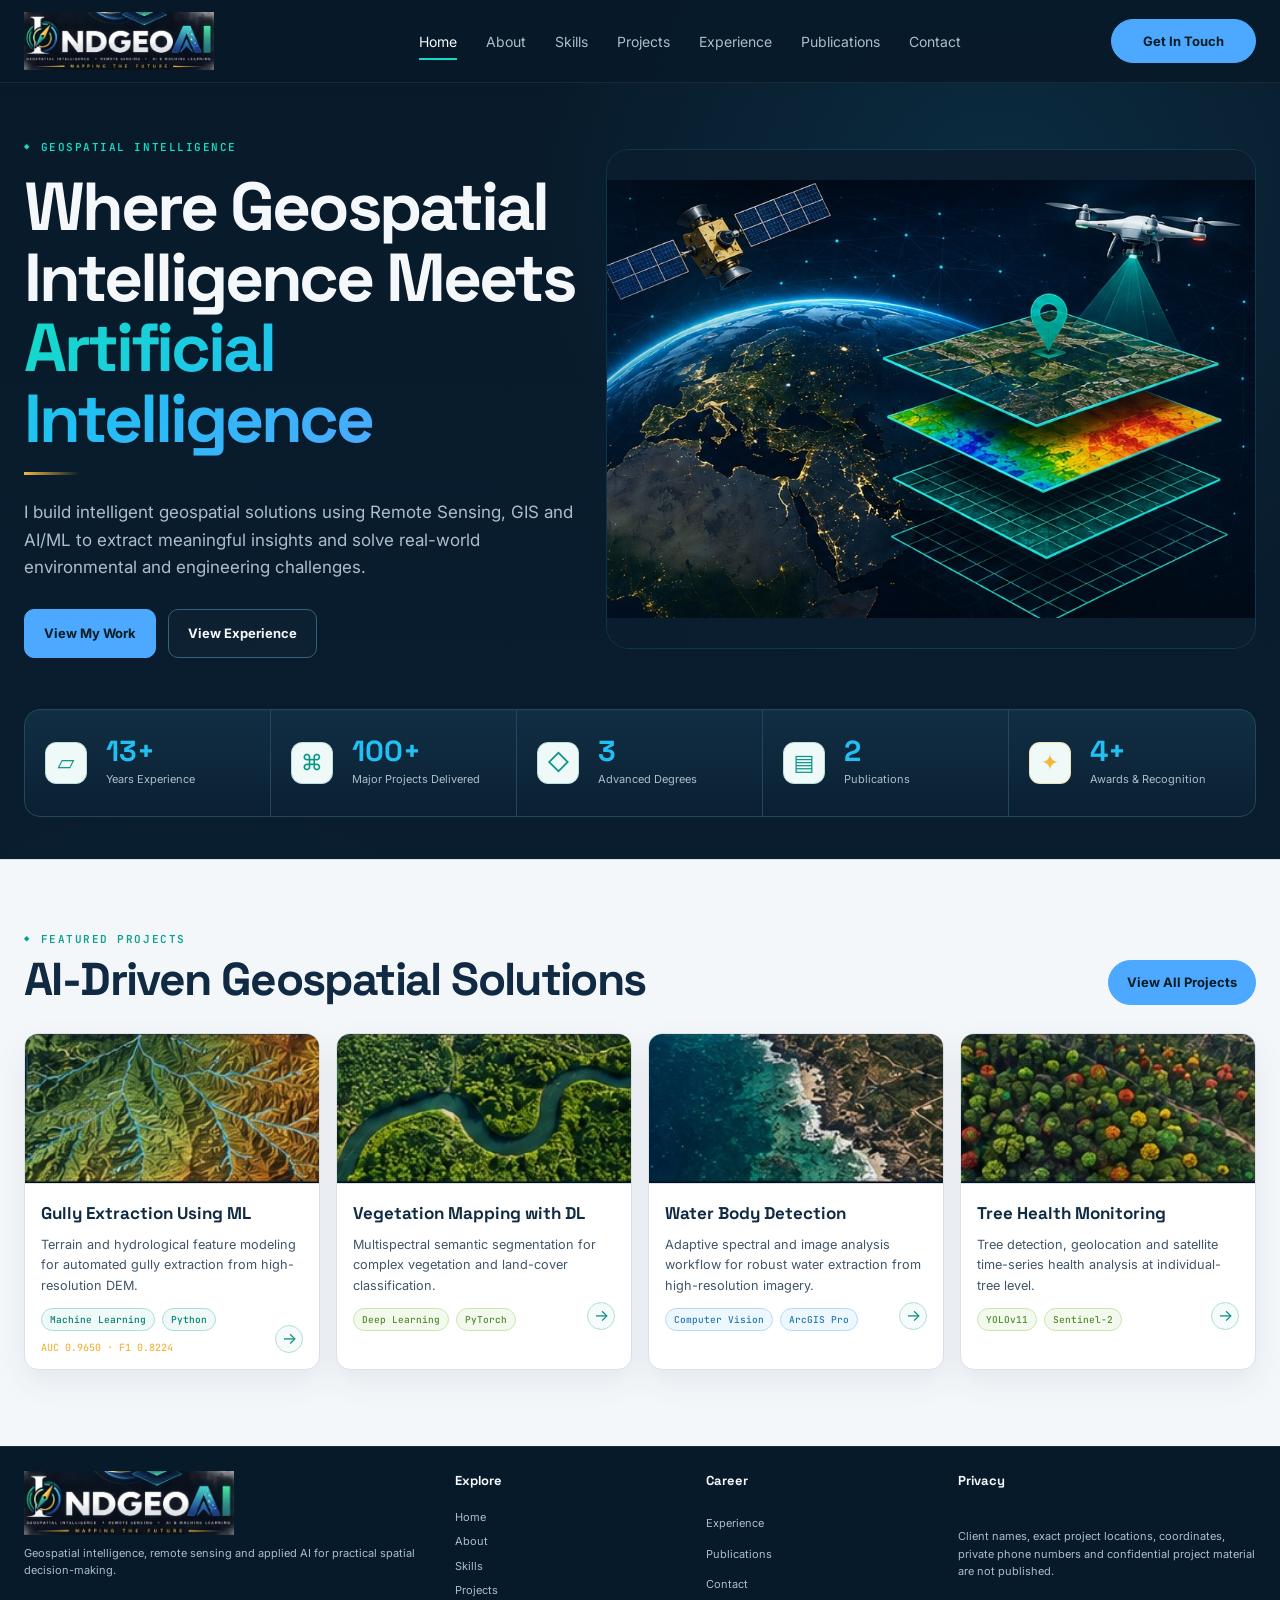
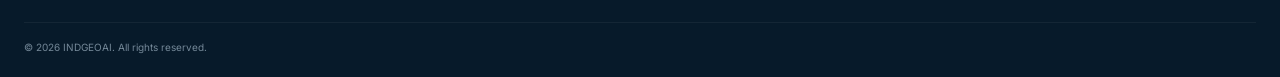
==== commit 71d02a08: "Fix button text and update project card content" ====
--- a/index.html
+++ b/index.html
@@ -16,7 +16,7 @@
 <div class="hero-copy"><div class="kicker">Geospatial Intelligence</div><h1>Where Geospatial Intelligence Meets <span class="gradient-text">Artificial Intelligence</span></h1>
 <div class="accent-line"></div>
 <p>I build intelligent geospatial solutions using Remote Sensing, GIS and AI/ML to extract meaningful insights and solve real-world environmental and engineering challenges.</p>
-<div class="hero-actions"><a class="btn btn-primary" href="projects.html">View My Work →</a><a class="btn btn-outline" href="experience.html">View Experience</a></div></div>
+<div class="hero-actions"><a class="btn btn-primary" href="projects.html">View My Work</a><a class="btn btn-outline" href="experience.html">View Experience</a></div></div>
 <div class="geo-stage"><img class="hero-image" src="assets/hero-geoai-v2.jpg" alt="Synthetic GeoAI globe, satellite, drone and map layers"></div>
 </section>
 <section class="container metric-bar reveal">
@@ -27,11 +27,11 @@
 <div class="metric-item"><div class="metric-icon" style="color:var(--gold);border-color:rgba(242,183,65,.35)">✦</div><div><strong>4+</strong><span>Awards & Recognition</span></div></div>
 </section>
 <section class="section section-border"><div class="container">
-<div class="section-head"><div class="left"><div class="kicker">Featured Projects</div><h2 class="section-title">AI-Driven Geospatial Solutions</h2></div><a class="header-cta" href="projects.html">View All Projects →</a></div>
+<div class="section-head"><div class="left"><div class="kicker">Featured Projects</div><h2 class="section-title">AI-Driven Geospatial Solutions</h2></div><a class="header-cta" href="projects.html">View All Projects</a></div>
 <div class="project-grid"><article class="project-card reveal" data-cat="Terrain">
 <div class="project-art"><img src="assets/project-terrain.jpg" alt="Generic synthetic geospatial project visual" loading="lazy"></div><div class="project-body"><h3>Gully Extraction Using ML</h3><p>Terrain and hydrological feature modeling for automated gully extraction from high-resolution DEM.</p><div class="pills"><span class="pill ">Machine Learning</span><span class="pill ">Python</span></div><div style="margin-top:10px;font:500 10px var(--mono);color:var(--gold)">AUC 0.9650 · F1 0.8224</div><a class="card-arrow" href="project-details.html#terrain-gully" aria-label="View project details">→</a></div></article><article class="project-card reveal" data-cat="Vegetation">
 <div class="project-art"><img src="assets/project-vegetation.jpg" alt="Generic synthetic geospatial project visual" loading="lazy"></div><div class="project-body"><h3>Vegetation Mapping with DL</h3><p>Multispectral semantic segmentation for complex vegetation and land-cover classification.</p><div class="pills"><span class="pill green">Deep Learning</span><span class="pill green">PyTorch</span></div><a class="card-arrow" href="project-details.html#vegetation-drone" aria-label="View project details">→</a></div></article><article class="project-card reveal" data-cat="Water">
-<div class="project-art"><img src="assets/project-water.jpg" alt="Generic synthetic geospatial project visual" loading="lazy"></div><div class="project-body"><h3>Water Body Detection</h3><p>Adaptive spectral and image-analysis workflow for robust water extraction from high-resolution imagery.</p><div class="pills"><span class="pill blue">Computer Vision</span><span class="pill blue">ArcGIS Pro</span></div><a class="card-arrow" href="project-details.html#vegetation-health" aria-label="View project details">→</a></div></article><article class="project-card reveal" data-cat="Computer Vision">
+<div class="project-art"><img src="assets/project-water.jpg" alt="Generic synthetic geospatial project visual" loading="lazy"></div><div class="project-body"><h3>Water Body Detection</h3><p>Adaptive spectral and image analysis workflow for robust water extraction from high-resolution imagery.</p><div class="pills"><span class="pill blue">Computer Vision</span><span class="pill blue">ArcGIS Pro</span></div><a class="card-arrow" href="project-details.html#vegetation-health" aria-label="View project details">→</a></div></article><article class="project-card reveal" data-cat="Computer Vision">
 <div class="project-art"><img src="assets/project-tree.jpg" alt="Generic synthetic geospatial project visual" loading="lazy"></div><div class="project-body"><h3>Tree Health Monitoring</h3><p>Tree detection, geolocation and satellite time-series health analysis at individual-tree level.</p><div class="pills"><span class="pill green">YOLOv11</span><span class="pill green">Sentinel-2</span></div><a class="card-arrow" href="project-details.html#ocr-automation" aria-label="View project details">→</a></div></article></div>
 </div></section>
 </main><footer class="footer"><div class="container">
